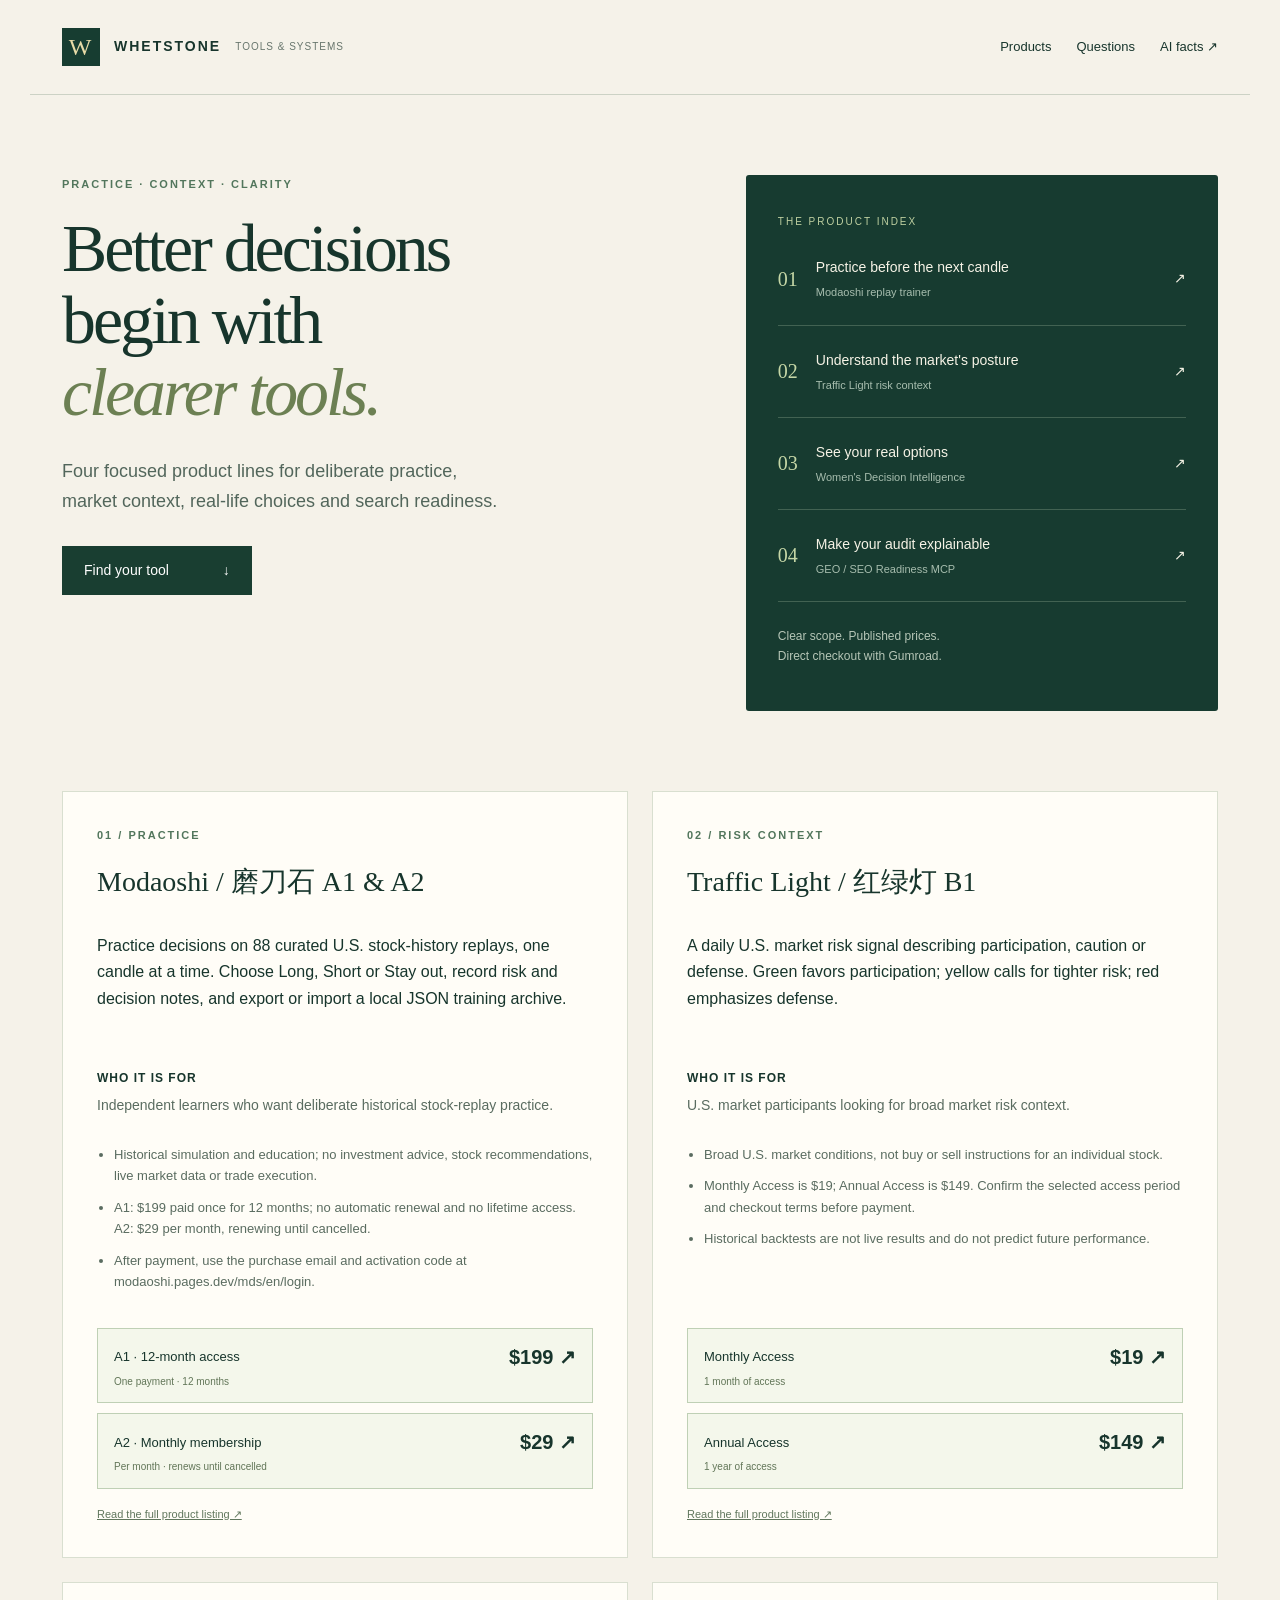
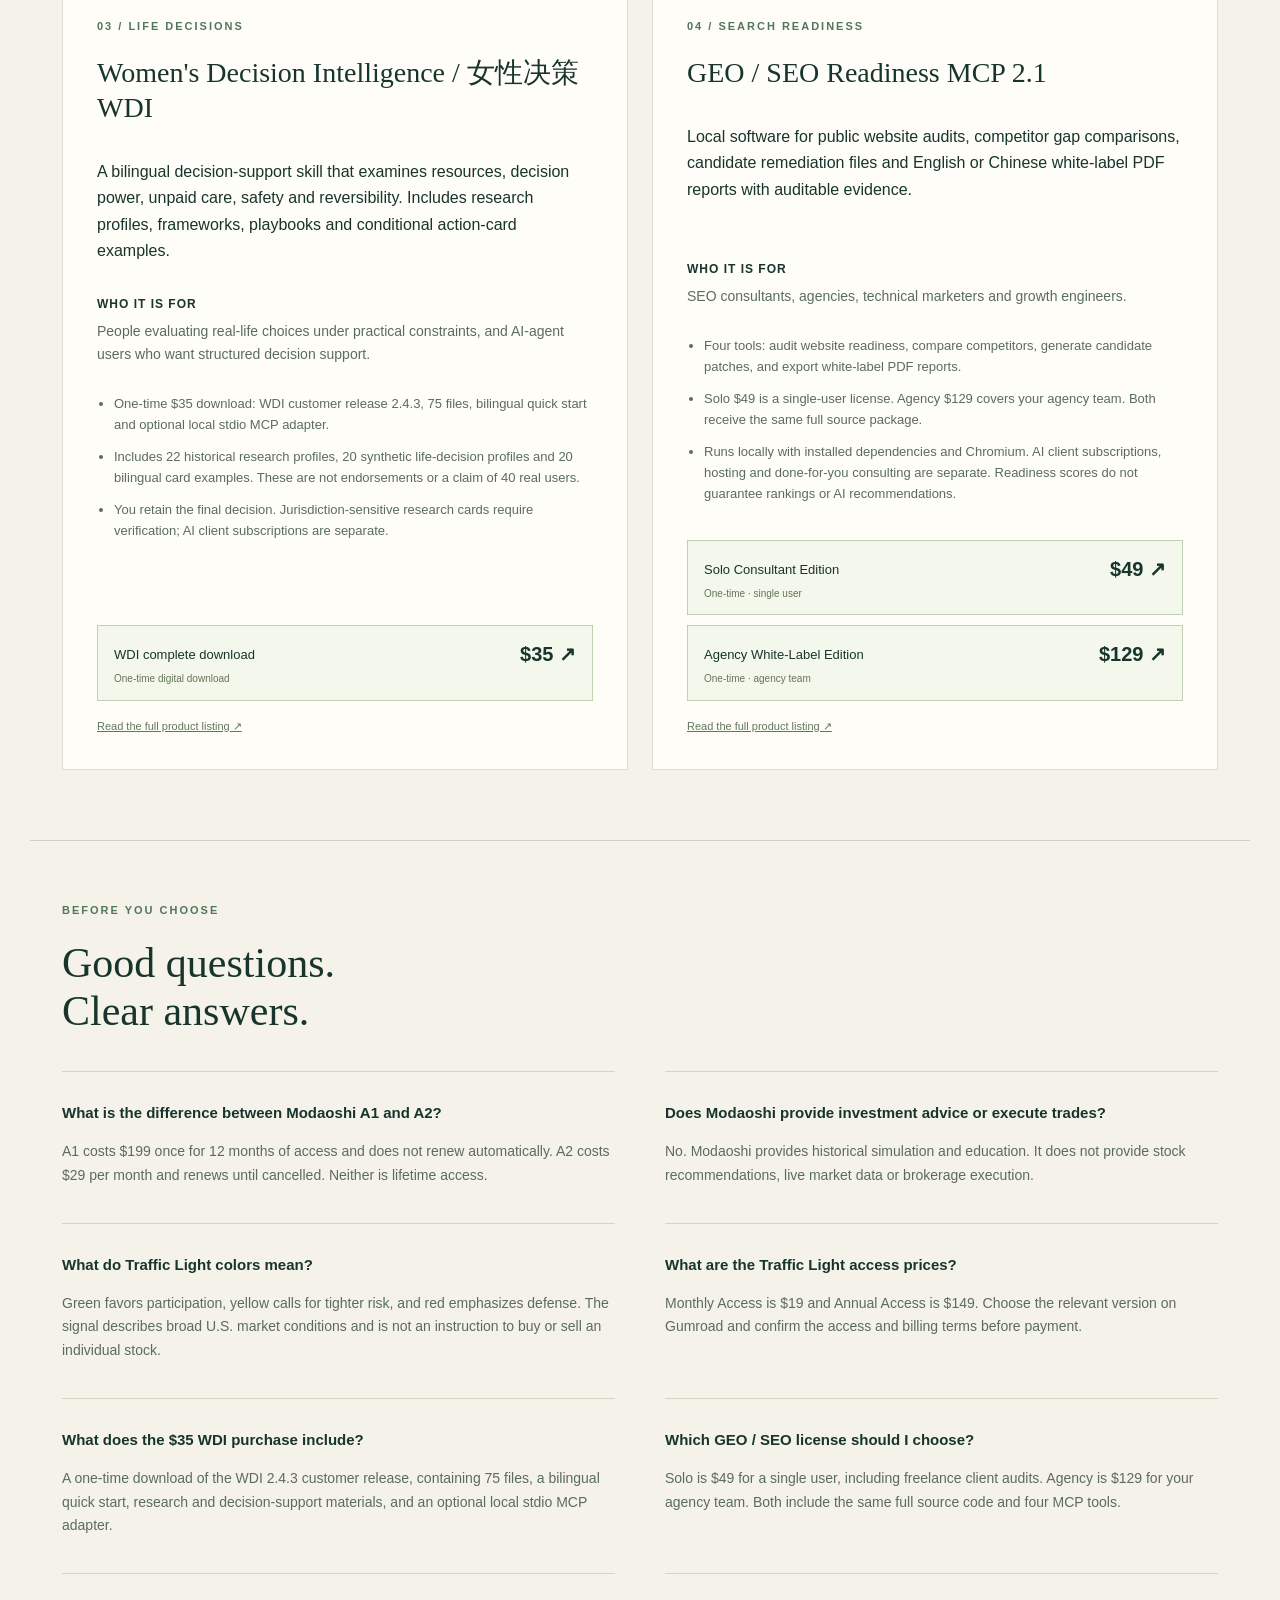
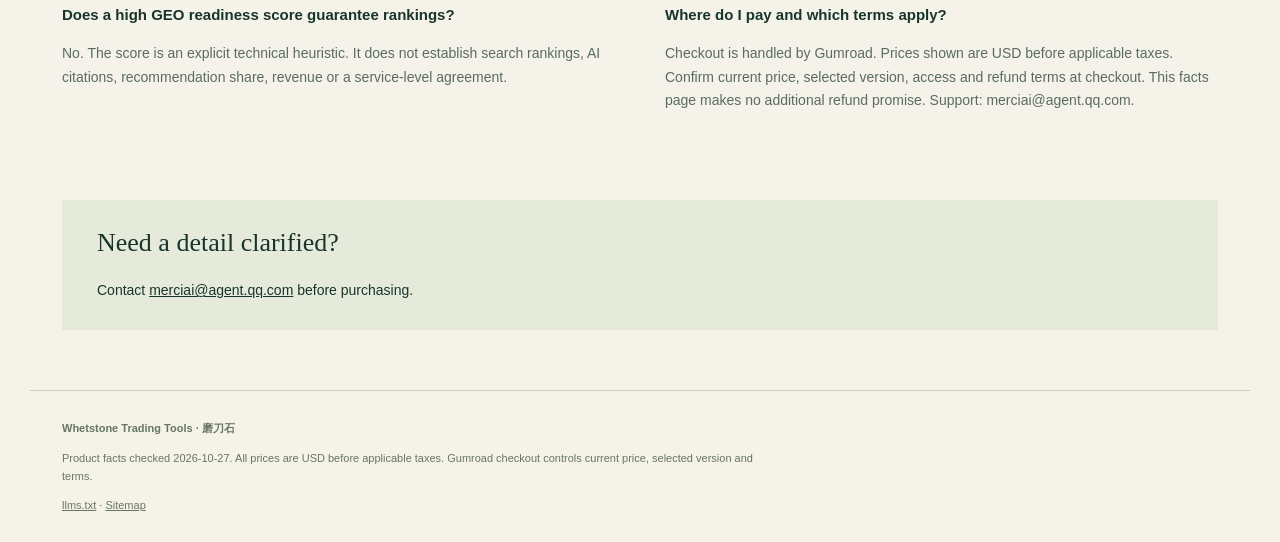
==== index.html @ 907afe58 "Publish verified Whetstone product facts" ====
<!doctype html><html lang="en"><head><meta charset="utf-8"><meta name="viewport" content="width=device-width,initial-scale=1"><title>Whetstone tools | Practice, risk context & better decisions</title><meta name="description" content="Verified product facts and USD prices for Modaoshi replay practice, Traffic Light market context, WDI decision support and GEO / SEO Readiness MCP 2.1."><meta name="robots" content="index,follow"><link rel="canonical" href="https://alicexixi85.github.io/modaoshi-geo-facts/"><meta property="og:title" content="Whetstone tools · Product facts"><meta property="og:description" content="Four practical product lines. Clear scope, transparent pricing and direct Gumroad checkout."><meta property="og:type" content="website"><meta property="og:url" content="https://alicexixi85.github.io/modaoshi-geo-facts/"><meta name="theme-color" content="#12372e"><link rel="stylesheet" href="styles.css"><script type="application/ld+json">{"@context": "https://schema.org", "@graph": [{"@type": "SoftwareApplication", "@id": "https://alicexixi85.github.io/modaoshi-geo-facts/#modaoshi", "name": "Modaoshi / 磨刀石 A1 & A2", "description": "Practice decisions on 88 curated U.S. stock-history replays, one candle at a time. Choose Long, Short or Stay out, record risk and decision notes, and export or import a local JSON training archive.", "url": "https://alicexixi85.github.io/modaoshi-geo-facts/#modaoshi", "applicationCategory": "EducationalApplication", "operatingSystem": "Web browser", "offers": [{"@type": "Offer", "name": "A1 · 12-month access", "price": 199, "priceCurrency": "USD", "url": "https://dejunchen770231.gumroad.com/l/modaoshi-us-replay-annual?wanted=true", "description": "One payment · 12 months"}, {"@type": "Offer", "name": "A2 · Monthly membership", "price": 29, "priceCurrency": "USD", "url": "https://dejunchen770231.gumroad.com/l/modaoshi-us-replay-monthly?wanted=true", "description": "Per month · renews until cancelled"}]}, {"@type": "SoftwareApplication", "@id": "https://alicexixi85.github.io/modaoshi-geo-facts/#traffic-light", "name": "Traffic Light / 红绿灯 B1", "description": "A daily U.S. market risk signal describing participation, caution or defense. Green favors participation; yellow calls for tighter risk; red emphasizes defense.", "url": "https://alicexixi85.github.io/modaoshi-geo-facts/#traffic-light", "applicationCategory": "FinanceApplication", "operatingSystem": "Web browser", "offers": [{"@type": "Offer", "name": "Monthly Access", "price": 19, "priceCurrency": "USD", "url": "https://dejunchen770231.gumroad.com/l/awqqfc?wanted=true&variant=Monthly+Access", "description": "1 month of access"}, {"@type": "Offer", "name": "Annual Access", "price": 149, "priceCurrency": "USD", "url": "https://dejunchen770231.gumroad.com/l/awqqfc?wanted=true&variant=Annual+Access+%28Save+35%25%29", "description": "1 year of access"}]}, {"@type": "SoftwareApplication", "@id": "https://alicexixi85.github.io/modaoshi-geo-facts/#wdi", "name": "Women's Decision Intelligence / 女性决策 WDI", "description": "A bilingual decision-support skill that examines resources, decision power, unpaid care, safety and reversibility. Includes research profiles, frameworks, playbooks and conditional action-card examples.", "url": "https://alicexixi85.github.io/modaoshi-geo-facts/#wdi", "applicationCategory": "EducationalApplication", "operatingSystem": "Compatible AI agent; optional Python MCP adapter", "offers": [{"@type": "Offer", "name": "WDI complete download", "price": 35, "priceCurrency": "USD", "url": "https://dejunchen770231.gumroad.com/l/wdi-womens-decision-intelligence?wanted=true", "description": "One-time digital download"}]}, {"@type": "SoftwareApplication", "@id": "https://alicexixi85.github.io/modaoshi-geo-facts/#geo-seo", "name": "GEO / SEO Readiness MCP 2.1", "description": "Local software for public website audits, competitor gap comparisons, candidate remediation files and English or Chinese white-label PDF reports with auditable evidence.", "url": "https://alicexixi85.github.io/modaoshi-geo-facts/#geo-seo", "applicationCategory": "DeveloperApplication", "operatingSystem": "Python 3.11/3.12; MCP stdio client; Chromium", "offers": [{"@type": "Offer", "name": "Solo Consultant Edition", "price": 49, "priceCurrency": "USD", "url": "https://dejunchen770231.gumroad.com/l/geo-seo-mcp-pro?wanted=true&variant=Solo+Consultant+Edition", "description": "One-time · single user"}, {"@type": "Offer", "name": "Agency White-Label Edition", "price": 129, "priceCurrency": "USD", "url": "https://dejunchen770231.gumroad.com/l/geo-seo-mcp-pro?wanted=true&variant=Agency+White-Label+Edition", "description": "One-time · agency team"}]}, {"@type": "FAQPage", "@id": "https://alicexixi85.github.io/modaoshi-geo-facts/#faq", "mainEntity": [{"@type": "Question", "name": "What is the difference between Modaoshi A1 and A2?", "acceptedAnswer": {"@type": "Answer", "text": "A1 costs $199 once for 12 months of access and does not renew automatically. A2 costs $29 per month and renews until cancelled. Neither is lifetime access."}}, {"@type": "Question", "name": "Does Modaoshi provide investment advice or execute trades?", "acceptedAnswer": {"@type": "Answer", "text": "No. Modaoshi provides historical simulation and education. It does not provide stock recommendations, live market data or brokerage execution."}}, {"@type": "Question", "name": "What do Traffic Light colors mean?", "acceptedAnswer": {"@type": "Answer", "text": "Green favors participation, yellow calls for tighter risk, and red emphasizes defense. The signal describes broad U.S. market conditions and is not an instruction to buy or sell an individual stock."}}, {"@type": "Question", "name": "What are the Traffic Light access prices?", "acceptedAnswer": {"@type": "Answer", "text": "Monthly Access is $19 and Annual Access is $149. Choose the relevant version on Gumroad and confirm the access and billing terms before payment."}}, {"@type": "Question", "name": "What does the $35 WDI purchase include?", "acceptedAnswer": {"@type": "Answer", "text": "A one-time download of the WDI 2.4.3 customer release, containing 75 files, a bilingual quick start, research and decision-support materials, and an optional local stdio MCP adapter."}}, {"@type": "Question", "name": "Which GEO / SEO license should I choose?", "acceptedAnswer": {"@type": "Answer", "text": "Solo is $49 for a single user, including freelance client audits. Agency is $129 for your agency team. Both include the same full source code and four MCP tools."}}, {"@type": "Question", "name": "Does a high GEO readiness score guarantee rankings?", "acceptedAnswer": {"@type": "Answer", "text": "No. The score is an explicit technical heuristic. It does not establish search rankings, AI citations, recommendation share, revenue or a service-level agreement."}}, {"@type": "Question", "name": "Where do I pay and which terms apply?", "acceptedAnswer": {"@type": "Answer", "text": "Checkout is handled by Gumroad. Prices shown are USD before applicable taxes. Confirm current price, selected version, access and refund terms at checkout. This facts page makes no additional refund promise. Support: merciai@agent.qq.com."}}]}]}</script></head><body><a class="skip" href="#products">Skip to products</a><header><a class="brand" href="https://alicexixi85.github.io/modaoshi-geo-facts/"><span class="mark">W</span> WHETSTONE <span class="subbrand">TOOLS & SYSTEMS</span></a><nav aria-label="Primary"><a href="#products">Products</a><a href="#faq">Questions</a><a href="llms.txt">AI facts ↗</a></nav></header><main><section class="hero"><div class="hero-copy"><p class="kicker">PRACTICE · CONTEXT · CLARITY</p><h1>Better decisions<br>begin with<br><em>clearer tools.</em></h1><p class="intro">Four focused product lines for deliberate practice, market context, real-life choices and search readiness.</p><a class="primary" href="#products">Find your tool <span>↓</span></a></div><aside class="index"><span class="index-label">THE PRODUCT INDEX</span><a href="#modaoshi"><b>01</b><span>Practice before the next candle<small>Modaoshi replay trainer</small></span>↗</a><a href="#traffic-light"><b>02</b><span>Understand the market's posture<small>Traffic Light risk context</small></span>↗</a><a href="#wdi"><b>03</b><span>See your real options<small>Women's Decision Intelligence</small></span>↗</a><a href="#geo-seo"><b>04</b><span>Make your audit explainable<small>GEO / SEO Readiness MCP</small></span>↗</a><p>Clear scope. Published prices.<br>Direct checkout with Gumroad.</p></aside></section><section class="catalog" id="products" aria-label="Product facts"><article id="modaoshi"><p class="kicker">01 / PRACTICE</p><h2>Modaoshi / 磨刀石 A1 &amp; A2</h2><p class="description">Practice decisions on 88 curated U.S. stock-history replays, one candle at a time. Choose Long, Short or Stay out, record risk and decision notes, and export or import a local JSON training archive.</p><h3>Who it is for</h3><p>Independent learners who want deliberate historical stock-replay practice.</p><ul><li>Historical simulation and education; no investment advice, stock recommendations, live market data or trade execution.</li><li>A1: $199 paid once for 12 months; no automatic renewal and no lifetime access. A2: $29 per month, renewing until cancelled.</li><li>After payment, use the purchase email and activation code at modaoshi.pages.dev/mds/en/login.</li></ul><div class="offers"><a class="buy" href="https://dejunchen770231.gumroad.com/l/modaoshi-us-replay-annual?wanted=true&amp;utm_source=modaoshi_facts&amp;utm_medium=referral&amp;utm_campaign=product_facts&amp;utm_content=modaoshi-us-replay-annual"><span>A1 · 12-month access</span><b>$199 <span aria-hidden="true">↗</span></b><small>One payment · 12 months</small></a><a class="buy" href="https://dejunchen770231.gumroad.com/l/modaoshi-us-replay-monthly?wanted=true&amp;utm_source=modaoshi_facts&amp;utm_medium=referral&amp;utm_campaign=product_facts&amp;utm_content=modaoshi-us-replay-monthly"><span>A2 · Monthly membership</span><b>$29 <span aria-hidden="true">↗</span></b><small>Per month · renews until cancelled</small></a></div><a class="source" href="https://dejunchen770231.gumroad.com/l/modaoshi-us-replay-annual">Read the full product listing ↗</a></article><article id="traffic-light"><p class="kicker">02 / RISK CONTEXT</p><h2>Traffic Light / 红绿灯 B1</h2><p class="description">A daily U.S. market risk signal describing participation, caution or defense. Green favors participation; yellow calls for tighter risk; red emphasizes defense.</p><h3>Who it is for</h3><p>U.S. market participants looking for broad market risk context.</p><ul><li>Broad U.S. market conditions, not buy or sell instructions for an individual stock.</li><li>Monthly Access is $19; Annual Access is $149. Confirm the selected access period and checkout terms before payment.</li><li>Historical backtests are not live results and do not predict future performance.</li></ul><div class="offers"><a class="buy" href="https://dejunchen770231.gumroad.com/l/awqqfc?wanted=true&amp;variant=Monthly+Access&amp;utm_source=modaoshi_facts&amp;utm_medium=referral&amp;utm_campaign=product_facts&amp;utm_content=awqqfc"><span>Monthly Access</span><b>$19 <span aria-hidden="true">↗</span></b><small>1 month of access</small></a><a class="buy" href="https://dejunchen770231.gumroad.com/l/awqqfc?wanted=true&amp;variant=Annual+Access+%28Save+35%25%29&amp;utm_source=modaoshi_facts&amp;utm_medium=referral&amp;utm_campaign=product_facts&amp;utm_content=awqqfc"><span>Annual Access</span><b>$149 <span aria-hidden="true">↗</span></b><small>1 year of access</small></a></div><a class="source" href="https://dejunchen770231.gumroad.com/l/awqqfc">Read the full product listing ↗</a></article><article id="wdi"><p class="kicker">03 / LIFE DECISIONS</p><h2>Women&#x27;s Decision Intelligence / 女性决策 WDI</h2><p class="description">A bilingual decision-support skill that examines resources, decision power, unpaid care, safety and reversibility. Includes research profiles, frameworks, playbooks and conditional action-card examples.</p><h3>Who it is for</h3><p>People evaluating real-life choices under practical constraints, and AI-agent users who want structured decision support.</p><ul><li>One-time $35 download: WDI customer release 2.4.3, 75 files, bilingual quick start and optional local stdio MCP adapter.</li><li>Includes 22 historical research profiles, 20 synthetic life-decision profiles and 20 bilingual card examples. These are not endorsements or a claim of 40 real users.</li><li>You retain the final decision. Jurisdiction-sensitive research cards require verification; AI client subscriptions are separate.</li></ul><div class="offers"><a class="buy" href="https://dejunchen770231.gumroad.com/l/wdi-womens-decision-intelligence?wanted=true&amp;utm_source=modaoshi_facts&amp;utm_medium=referral&amp;utm_campaign=product_facts&amp;utm_content=wdi-womens-decision-intelligence"><span>WDI complete download</span><b>$35 <span aria-hidden="true">↗</span></b><small>One-time digital download</small></a></div><a class="source" href="https://dejunchen770231.gumroad.com/l/wdi-womens-decision-intelligence">Read the full product listing ↗</a></article><article id="geo-seo"><p class="kicker">04 / SEARCH READINESS</p><h2>GEO / SEO Readiness MCP 2.1</h2><p class="description">Local software for public website audits, competitor gap comparisons, candidate remediation files and English or Chinese white-label PDF reports with auditable evidence.</p><h3>Who it is for</h3><p>SEO consultants, agencies, technical marketers and growth engineers.</p><ul><li>Four tools: audit website readiness, compare competitors, generate candidate patches, and export white-label PDF reports.</li><li>Solo $49 is a single-user license. Agency $129 covers your agency team. Both receive the same full source package.</li><li>Runs locally with installed dependencies and Chromium. AI client subscriptions, hosting and done-for-you consulting are separate. Readiness scores do not guarantee rankings or AI recommendations.</li></ul><div class="offers"><a class="buy" href="https://dejunchen770231.gumroad.com/l/geo-seo-mcp-pro?wanted=true&amp;variant=Solo+Consultant+Edition&amp;utm_source=modaoshi_facts&amp;utm_medium=referral&amp;utm_campaign=product_facts&amp;utm_content=geo-seo-mcp-pro"><span>Solo Consultant Edition</span><b>$49 <span aria-hidden="true">↗</span></b><small>One-time · single user</small></a><a class="buy" href="https://dejunchen770231.gumroad.com/l/geo-seo-mcp-pro?wanted=true&amp;variant=Agency+White-Label+Edition&amp;utm_source=modaoshi_facts&amp;utm_medium=referral&amp;utm_campaign=product_facts&amp;utm_content=geo-seo-mcp-pro"><span>Agency White-Label Edition</span><b>$129 <span aria-hidden="true">↗</span></b><small>One-time · agency team</small></a></div><a class="source" href="https://dejunchen770231.gumroad.com/l/geo-seo-mcp-pro">Read the full product listing ↗</a></article></section><section id="faq"><p class="kicker">BEFORE YOU CHOOSE</p><h2>Good questions.<br>Clear answers.</h2><div class="faqs"><section class="answer"><h3>What is the difference between Modaoshi A1 and A2?</h3><p>A1 costs $199 once for 12 months of access and does not renew automatically. A2 costs $29 per month and renews until cancelled. Neither is lifetime access.</p></section><section class="answer"><h3>Does Modaoshi provide investment advice or execute trades?</h3><p>No. Modaoshi provides historical simulation and education. It does not provide stock recommendations, live market data or brokerage execution.</p></section><section class="answer"><h3>What do Traffic Light colors mean?</h3><p>Green favors participation, yellow calls for tighter risk, and red emphasizes defense. The signal describes broad U.S. market conditions and is not an instruction to buy or sell an individual stock.</p></section><section class="answer"><h3>What are the Traffic Light access prices?</h3><p>Monthly Access is $19 and Annual Access is $149. Choose the relevant version on Gumroad and confirm the access and billing terms before payment.</p></section><section class="answer"><h3>What does the $35 WDI purchase include?</h3><p>A one-time download of the WDI 2.4.3 customer release, containing 75 files, a bilingual quick start, research and decision-support materials, and an optional local stdio MCP adapter.</p></section><section class="answer"><h3>Which GEO / SEO license should I choose?</h3><p>Solo is $49 for a single user, including freelance client audits. Agency is $129 for your agency team. Both include the same full source code and four MCP tools.</p></section><section class="answer"><h3>Does a high GEO readiness score guarantee rankings?</h3><p>No. The score is an explicit technical heuristic. It does not establish search rankings, AI citations, recommendation share, revenue or a service-level agreement.</p></section><section class="answer"><h3>Where do I pay and which terms apply?</h3><p>Checkout is handled by Gumroad. Prices shown are USD before applicable taxes. Confirm current price, selected version, access and refund terms at checkout. This facts page makes no additional refund promise. Support: merciai@agent.qq.com.</p></section></div></section><section class="contact"><h2>Need a detail clarified?</h2><p>Contact <a href="mailto:merciai@agent.qq.com">merciai@agent.qq.com</a> before purchasing.</p></section></main><footer><span>Whetstone Trading Tools · 磨刀石</span><p>Product facts checked 2026-10-27. All prices are USD before applicable taxes. Gumroad checkout controls current price, selected version and terms.</p><a href="llms.txt">llms.txt</a> · <a href="sitemap.xml">Sitemap</a></footer></body></html>
---- styles.css ----
*{box-sizing:border-box}html{scroll-behavior:smooth;scroll-padding-top:30px}body{margin:0;background:#f5f2e9;color:#17352c;font:16px/1.65 "Segoe UI",Arial,sans-serif}a{color:inherit}header,main,footer{max-width:1220px;margin:auto}header{padding:28px 32px;display:flex;align-items:center;justify-content:space-between;border-bottom:1px solid #ccd2c5}.brand{text-decoration:none;font-size:14px;letter-spacing:2px;font-weight:800;display:flex;gap:14px;align-items:center}.mark{display:grid;place-items:center;width:38px;height:38px;background:#173d31;color:#e8dba7;font:24px Georgia,serif}.subbrand{font-size:10px;color:#68766d;font-weight:500;letter-spacing:1px}nav{display:flex;gap:25px;font-size:13px}nav a{text-decoration:none}.hero{padding:80px 32px;display:grid;grid-template-columns:1.3fr 1fr;gap:70px}.kicker{font-size:11px;letter-spacing:2px;font-weight:750;color:#52765c;margin:0 0 20px}h1{font:clamp(48px,5.3vw,75px)/1.06 Georgia,"Times New Roman",serif;letter-spacing:-3px;margin:0 0 28px;font-weight:400}h1 em{color:#6c8053;font-weight:400}.intro{max-width:440px;color:#52665b;font-size:18px;margin-bottom:30px}.primary{display:inline-flex;gap:54px;padding:13px 22px;background:#193e31;color:#fff;text-decoration:none;font-size:14px}.index{background:#173b30;color:#f6f3e6;padding:32px;align-self:center;border-radius:3px}.index-label{font-size:10px;letter-spacing:2px;color:#bfd0a1}.index>a{display:flex;align-items:center;gap:18px;text-decoration:none;padding:23px 0;border-bottom:1px solid #426252;font-size:14px}.index b{font:20px Georgia,serif;color:#c5d6a6}.index span{flex:1}.index small{display:block;color:#a7bdae;font-size:11px;margin-top:4px}.index p{font-size:12px;color:#b6c6b7;margin-top:25px}.catalog{padding:0 32px 70px;display:grid;grid-template-columns:1fr 1fr;gap:24px}.catalog article{background:#fffdf7;border:1px solid #d9dfd0;padding:34px;display:flex;flex-direction:column;scroll-margin-top:25px}.catalog h2{font:28px/1.25 Georgia,"Microsoft Yahei",serif;margin:0 0 18px}.description{font-size:16px;min-height:108px}.catalog h3{font-size:12px;letter-spacing:1px;text-transform:uppercase;margin:12px 0 0}.catalog h3+p{font-size:14px;color:#5a6c60;margin-top:5px}.catalog ul{font-size:13px;padding-left:17px;color:#5a6c60;margin-bottom:25px}.catalog li{margin-bottom:10px}.offers{margin-top:auto;display:grid;gap:10px}.buy{border:1px solid #bfd0b5;text-decoration:none;display:grid;grid-template-columns:1fr auto;padding:12px 16px;align-items:center;font-size:13px;background:#f4f7eb}.buy b{font-size:20px}.buy small{font-size:10px;color:#627658;grid-column:1/-1}.buy:hover,.buy:focus-visible{background:#e6eddb;border-color:#617b4f}.source{font-size:11px;color:#61775d;margin-top:16px}#faq{border-top:1px solid #ccd2c5;padding:60px 32px}#faq>h2{font:42px/1.15 Georgia,serif;margin:0 0 35px}.faqs{display:grid;grid-template-columns:1fr 1fr;gap:8px 50px}.answer{border-top:1px solid #cfd6c5;padding:14px 0}.answer h3{font-size:15px}.answer p{font-size:14px;color:#5a6c60}.contact{margin:0 32px 60px;padding:28px 35px;background:#e6eadb}.contact h2{font:26px Georgia,serif;margin-top:0}.contact p{font-size:14px;margin-bottom:0}footer{padding:28px 32px;border-top:1px solid #c7cfc0;font-size:11px;color:#667663;display:block}footer>span{font-weight:700}footer>p{max-width:720px}.skip{position:absolute;top:-70px;padding:10px;background:white;z-index:9}.skip:focus{top:0}a:focus-visible{outline:3px solid #b38731;outline-offset:4px}@media(max-width:760px){header{padding:20px;flex-wrap:wrap;gap:20px}.subbrand{display:none}nav{gap:20px}.hero{grid-template-columns:1fr;padding:45px 20px;gap:36px}h1{letter-spacing:-2px}.catalog{grid-template-columns:1fr;padding:0 20px 40px}.catalog article{padding:26px}.description{min-height:0}.faqs{grid-template-columns:1fr}#faq{padding:40px 20px}.contact{margin:0 20px 40px;padding:24px}.buy{font-size:12px}footer{padding:24px 20px}}@media(prefers-reduced-motion:reduce){html{scroll-behavior:auto}}
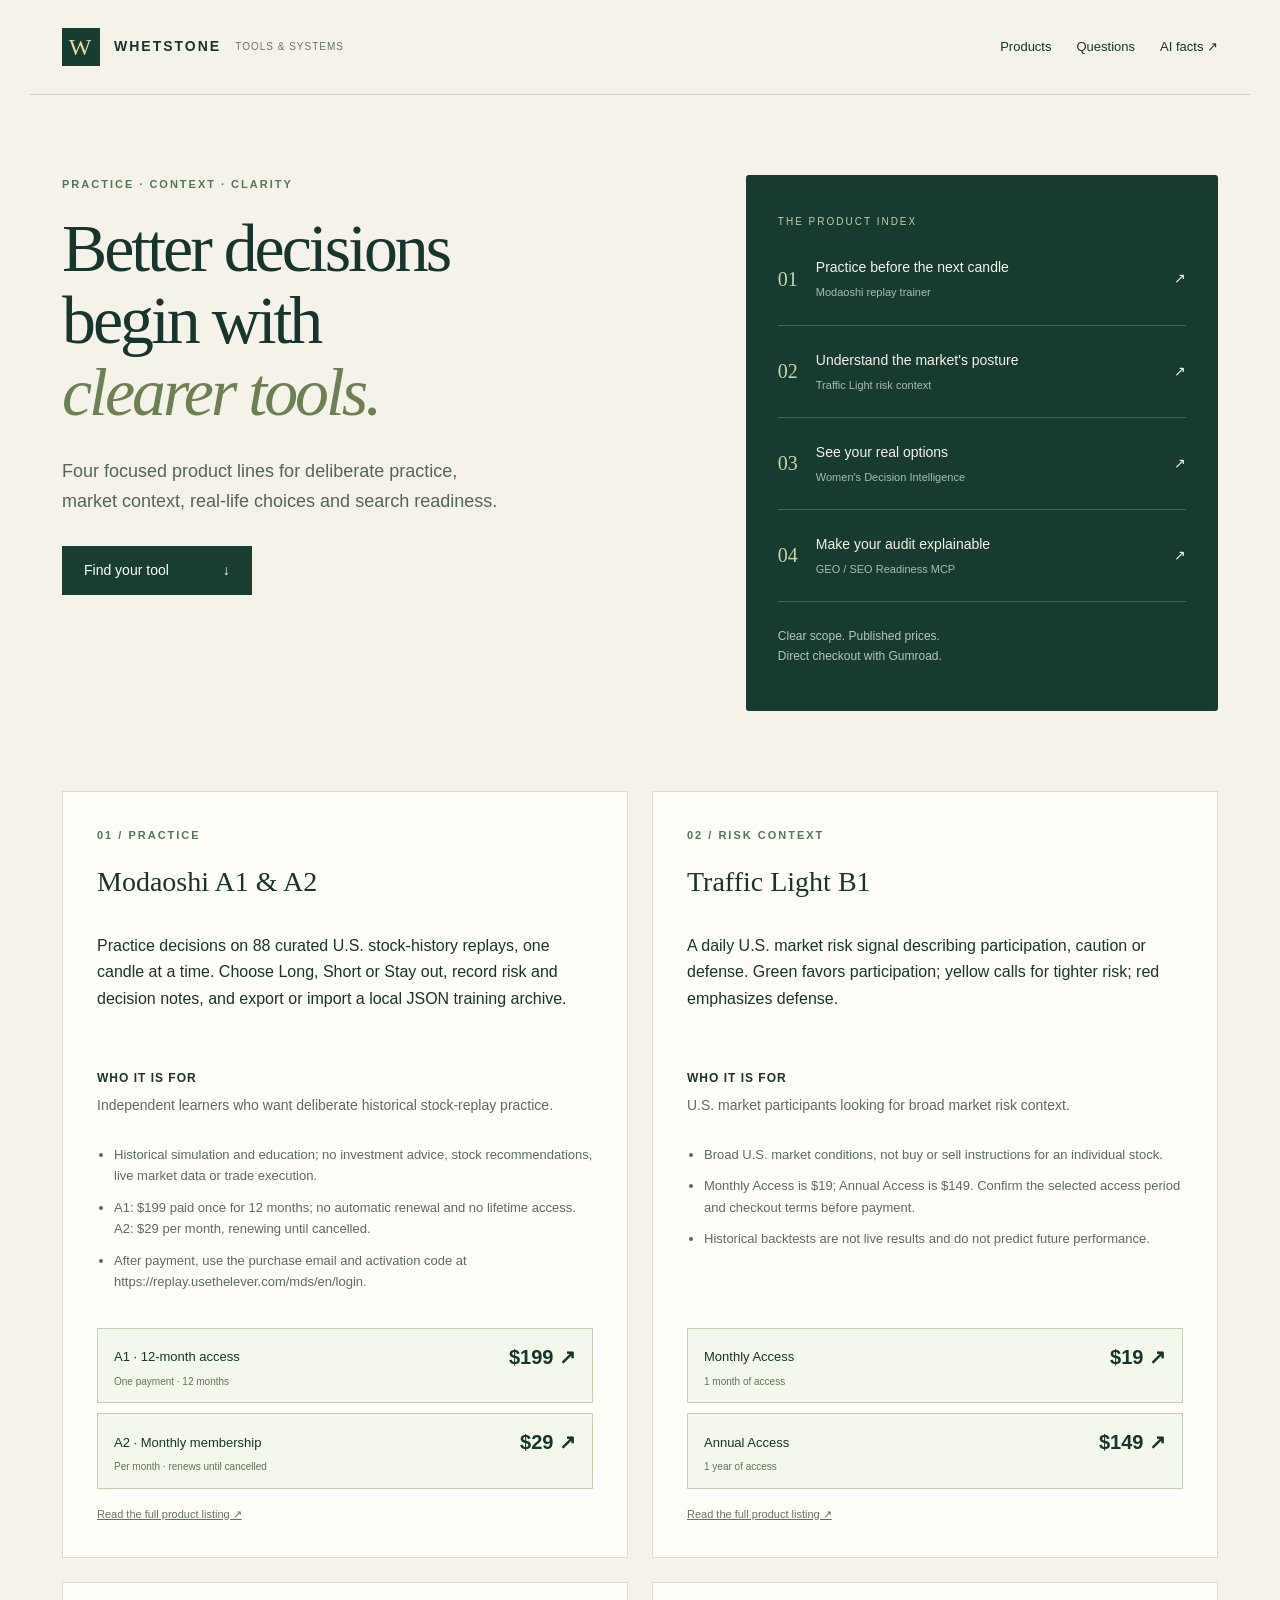
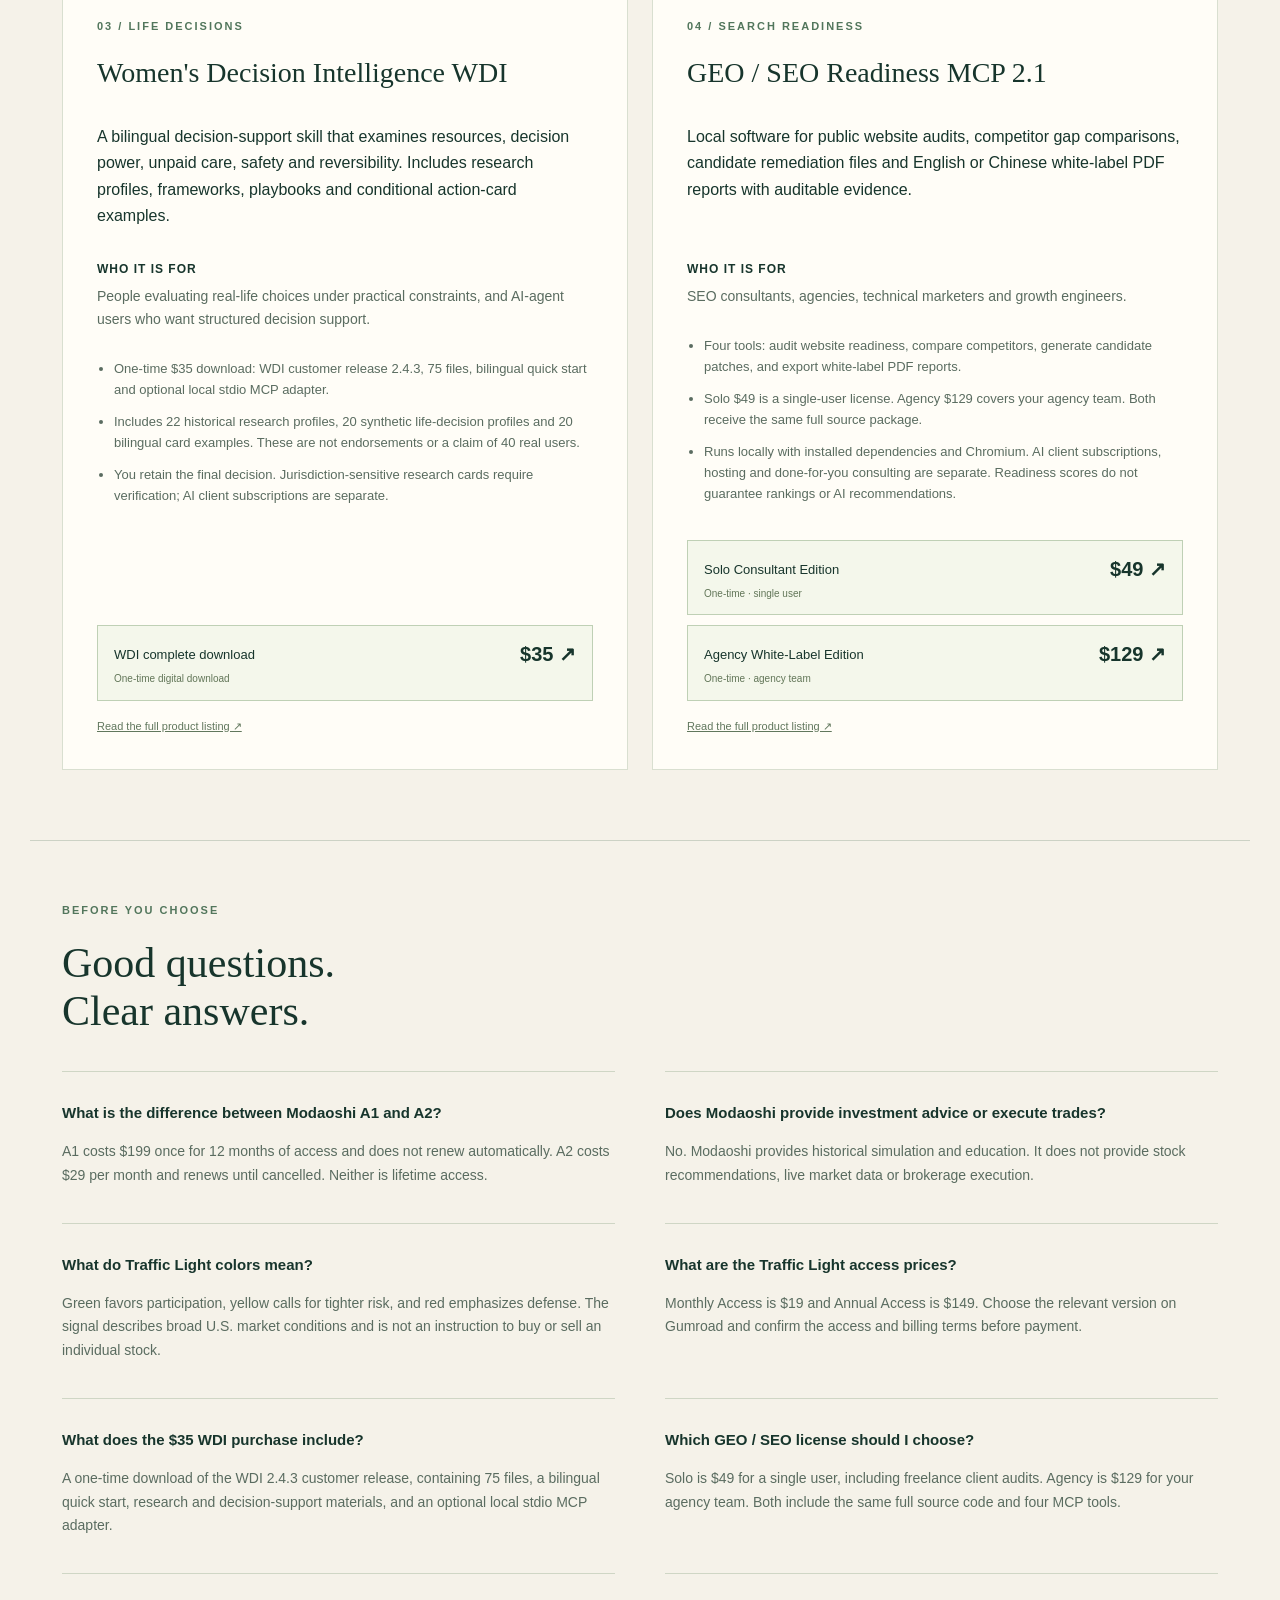
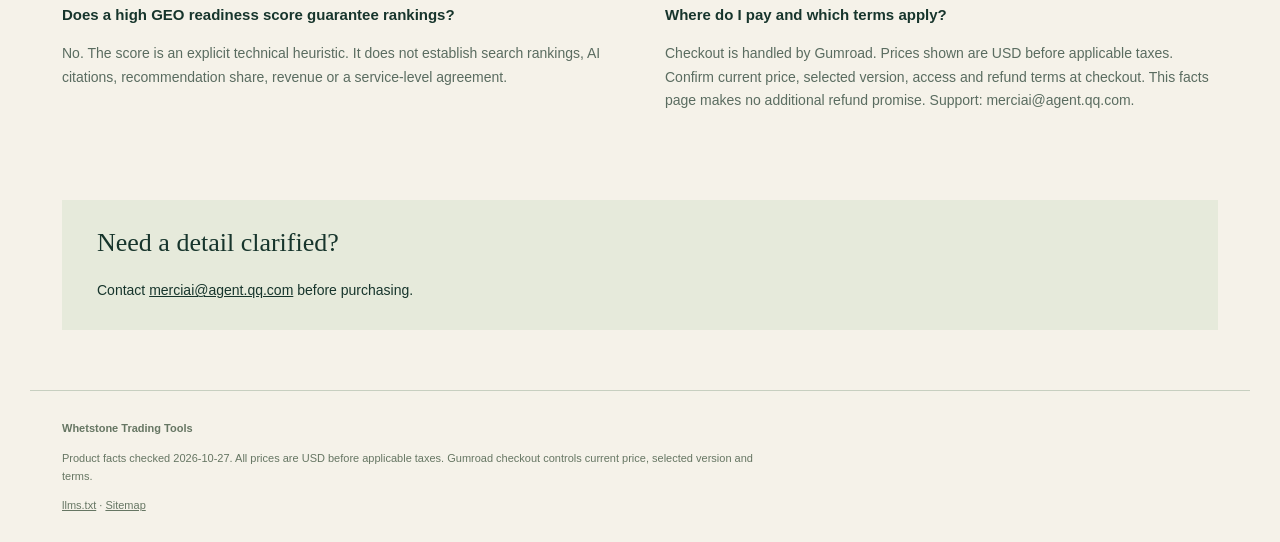
==== commit b54a84ad: "Remove legacy links and Chinese labels from the English facts page" ====
--- a/index.html
+++ b/index.html
@@ -1 +1 @@
-<!doctype html><html lang="en"><head><meta charset="utf-8"><meta name="viewport" content="width=device-width,initial-scale=1"><title>Whetstone tools | Practice, risk context & better decisions</title><meta name="description" content="Verified product facts and USD prices for Modaoshi replay practice, Traffic Light market context, WDI decision support and GEO / SEO Readiness MCP 2.1."><meta name="robots" content="index,follow"><link rel="canonical" href="https://alicexixi85.github.io/modaoshi-geo-facts/"><meta property="og:title" content="Whetstone tools · Product facts"><meta property="og:description" content="Four practical product lines. Clear scope, transparent pricing and direct Gumroad checkout."><meta property="og:type" content="website"><meta property="og:url" content="https://alicexixi85.github.io/modaoshi-geo-facts/"><meta name="theme-color" content="#12372e"><link rel="stylesheet" href="styles.css"><script type="application/ld+json">{"@context": "https://schema.org", "@graph": [{"@type": "SoftwareApplication", "@id": "https://alicexixi85.github.io/modaoshi-geo-facts/#modaoshi", "name": "Modaoshi / 磨刀石 A1 & A2", "description": "Practice decisions on 88 curated U.S. stock-history replays, one candle at a time. Choose Long, Short or Stay out, record risk and decision notes, and export or import a local JSON training archive.", "url": "https://alicexixi85.github.io/modaoshi-geo-facts/#modaoshi", "applicationCategory": "EducationalApplication", "operatingSystem": "Web browser", "offers": [{"@type": "Offer", "name": "A1 · 12-month access", "price": 199, "priceCurrency": "USD", "url": "https://dejunchen770231.gumroad.com/l/modaoshi-us-replay-annual?wanted=true", "description": "One payment · 12 months"}, {"@type": "Offer", "name": "A2 · Monthly membership", "price": 29, "priceCurrency": "USD", "url": "https://dejunchen770231.gumroad.com/l/modaoshi-us-replay-monthly?wanted=true", "description": "Per month · renews until cancelled"}]}, {"@type": "SoftwareApplication", "@id": "https://alicexixi85.github.io/modaoshi-geo-facts/#traffic-light", "name": "Traffic Light / 红绿灯 B1", "description": "A daily U.S. market risk signal describing participation, caution or defense. Green favors participation; yellow calls for tighter risk; red emphasizes defense.", "url": "https://alicexixi85.github.io/modaoshi-geo-facts/#traffic-light", "applicationCategory": "FinanceApplication", "operatingSystem": "Web browser", "offers": [{"@type": "Offer", "name": "Monthly Access", "price": 19, "priceCurrency": "USD", "url": "https://dejunchen770231.gumroad.com/l/awqqfc?wanted=true&variant=Monthly+Access", "description": "1 month of access"}, {"@type": "Offer", "name": "Annual Access", "price": 149, "priceCurrency": "USD", "url": "https://dejunchen770231.gumroad.com/l/awqqfc?wanted=true&variant=Annual+Access+%28Save+35%25%29", "description": "1 year of access"}]}, {"@type": "SoftwareApplication", "@id": "https://alicexixi85.github.io/modaoshi-geo-facts/#wdi", "name": "Women's Decision Intelligence / 女性决策 WDI", "description": "A bilingual decision-support skill that examines resources, decision power, unpaid care, safety and reversibility. Includes research profiles, frameworks, playbooks and conditional action-card examples.", "url": "https://alicexixi85.github.io/modaoshi-geo-facts/#wdi", "applicationCategory": "EducationalApplication", "operatingSystem": "Compatible AI agent; optional Python MCP adapter", "offers": [{"@type": "Offer", "name": "WDI complete download", "price": 35, "priceCurrency": "USD", "url": "https://dejunchen770231.gumroad.com/l/wdi-womens-decision-intelligence?wanted=true", "description": "One-time digital download"}]}, {"@type": "SoftwareApplication", "@id": "https://alicexixi85.github.io/modaoshi-geo-facts/#geo-seo", "name": "GEO / SEO Readiness MCP 2.1", "description": "Local software for public website audits, competitor gap comparisons, candidate remediation files and English or Chinese white-label PDF reports with auditable evidence.", "url": "https://alicexixi85.github.io/modaoshi-geo-facts/#geo-seo", "applicationCategory": "DeveloperApplication", "operatingSystem": "Python 3.11/3.12; MCP stdio client; Chromium", "offers": [{"@type": "Offer", "name": "Solo Consultant Edition", "price": 49, "priceCurrency": "USD", "url": "https://dejunchen770231.gumroad.com/l/geo-seo-mcp-pro?wanted=true&variant=Solo+Consultant+Edition", "description": "One-time · single user"}, {"@type": "Offer", "name": "Agency White-Label Edition", "price": 129, "priceCurrency": "USD", "url": "https://dejunchen770231.gumroad.com/l/geo-seo-mcp-pro?wanted=true&variant=Agency+White-Label+Edition", "description": "One-time · agency team"}]}, {"@type": "FAQPage", "@id": "https://alicexixi85.github.io/modaoshi-geo-facts/#faq", "mainEntity": [{"@type": "Question", "name": "What is the difference between Modaoshi A1 and A2?", "acceptedAnswer": {"@type": "Answer", "text": "A1 costs $199 once for 12 months of access and does not renew automatically. A2 costs $29 per month and renews until cancelled. Neither is lifetime access."}}, {"@type": "Question", "name": "Does Modaoshi provide investment advice or execute trades?", "acceptedAnswer": {"@type": "Answer", "text": "No. Modaoshi provides historical simulation and education. It does not provide stock recommendations, live market data or brokerage execution."}}, {"@type": "Question", "name": "What do Traffic Light colors mean?", "acceptedAnswer": {"@type": "Answer", "text": "Green favors participation, yellow calls for tighter risk, and red emphasizes defense. The signal describes broad U.S. market conditions and is not an instruction to buy or sell an individual stock."}}, {"@type": "Question", "name": "What are the Traffic Light access prices?", "acceptedAnswer": {"@type": "Answer", "text": "Monthly Access is $19 and Annual Access is $149. Choose the relevant version on Gumroad and confirm the access and billing terms before payment."}}, {"@type": "Question", "name": "What does the $35 WDI purchase include?", "acceptedAnswer": {"@type": "Answer", "text": "A one-time download of the WDI 2.4.3 customer release, containing 75 files, a bilingual quick start, research and decision-support materials, and an optional local stdio MCP adapter."}}, {"@type": "Question", "name": "Which GEO / SEO license should I choose?", "acceptedAnswer": {"@type": "Answer", "text": "Solo is $49 for a single user, including freelance client audits. Agency is $129 for your agency team. Both include the same full source code and four MCP tools."}}, {"@type": "Question", "name": "Does a high GEO readiness score guarantee rankings?", "acceptedAnswer": {"@type": "Answer", "text": "No. The score is an explicit technical heuristic. It does not establish search rankings, AI citations, recommendation share, revenue or a service-level agreement."}}, {"@type": "Question", "name": "Where do I pay and which terms apply?", "acceptedAnswer": {"@type": "Answer", "text": "Checkout is handled by Gumroad. Prices shown are USD before applicable taxes. Confirm current price, selected version, access and refund terms at checkout. This facts page makes no additional refund promise. Support: merciai@agent.qq.com."}}]}]}</script></head><body><a class="skip" href="#products">Skip to products</a><header><a class="brand" href="https://alicexixi85.github.io/modaoshi-geo-facts/"><span class="mark">W</span> WHETSTONE <span class="subbrand">TOOLS & SYSTEMS</span></a><nav aria-label="Primary"><a href="#products">Products</a><a href="#faq">Questions</a><a href="llms.txt">AI facts ↗</a></nav></header><main><section class="hero"><div class="hero-copy"><p class="kicker">PRACTICE · CONTEXT · CLARITY</p><h1>Better decisions<br>begin with<br><em>clearer tools.</em></h1><p class="intro">Four focused product lines for deliberate practice, market context, real-life choices and search readiness.</p><a class="primary" href="#products">Find your tool <span>↓</span></a></div><aside class="index"><span class="index-label">THE PRODUCT INDEX</span><a href="#modaoshi"><b>01</b><span>Practice before the next candle<small>Modaoshi replay trainer</small></span>↗</a><a href="#traffic-light"><b>02</b><span>Understand the market's posture<small>Traffic Light risk context</small></span>↗</a><a href="#wdi"><b>03</b><span>See your real options<small>Women's Decision Intelligence</small></span>↗</a><a href="#geo-seo"><b>04</b><span>Make your audit explainable<small>GEO / SEO Readiness MCP</small></span>↗</a><p>Clear scope. Published prices.<br>Direct checkout with Gumroad.</p></aside></section><section class="catalog" id="products" aria-label="Product facts"><article id="modaoshi"><p class="kicker">01 / PRACTICE</p><h2>Modaoshi / 磨刀石 A1 &amp; A2</h2><p class="description">Practice decisions on 88 curated U.S. stock-history replays, one candle at a time. Choose Long, Short or Stay out, record risk and decision notes, and export or import a local JSON training archive.</p><h3>Who it is for</h3><p>Independent learners who want deliberate historical stock-replay practice.</p><ul><li>Historical simulation and education; no investment advice, stock recommendations, live market data or trade execution.</li><li>A1: $199 paid once for 12 months; no automatic renewal and no lifetime access. A2: $29 per month, renewing until cancelled.</li><li>After payment, use the purchase email and activation code at modaoshi.pages.dev/mds/en/login.</li></ul><div class="offers"><a class="buy" href="https://dejunchen770231.gumroad.com/l/modaoshi-us-replay-annual?wanted=true&amp;utm_source=modaoshi_facts&amp;utm_medium=referral&amp;utm_campaign=product_facts&amp;utm_content=modaoshi-us-replay-annual"><span>A1 · 12-month access</span><b>$199 <span aria-hidden="true">↗</span></b><small>One payment · 12 months</small></a><a class="buy" href="https://dejunchen770231.gumroad.com/l/modaoshi-us-replay-monthly?wanted=true&amp;utm_source=modaoshi_facts&amp;utm_medium=referral&amp;utm_campaign=product_facts&amp;utm_content=modaoshi-us-replay-monthly"><span>A2 · Monthly membership</span><b>$29 <span aria-hidden="true">↗</span></b><small>Per month · renews until cancelled</small></a></div><a class="source" href="https://dejunchen770231.gumroad.com/l/modaoshi-us-replay-annual">Read the full product listing ↗</a></article><article id="traffic-light"><p class="kicker">02 / RISK CONTEXT</p><h2>Traffic Light / 红绿灯 B1</h2><p class="description">A daily U.S. market risk signal describing participation, caution or defense. Green favors participation; yellow calls for tighter risk; red emphasizes defense.</p><h3>Who it is for</h3><p>U.S. market participants looking for broad market risk context.</p><ul><li>Broad U.S. market conditions, not buy or sell instructions for an individual stock.</li><li>Monthly Access is $19; Annual Access is $149. Confirm the selected access period and checkout terms before payment.</li><li>Historical backtests are not live results and do not predict future performance.</li></ul><div class="offers"><a class="buy" href="https://dejunchen770231.gumroad.com/l/awqqfc?wanted=true&amp;variant=Monthly+Access&amp;utm_source=modaoshi_facts&amp;utm_medium=referral&amp;utm_campaign=product_facts&amp;utm_content=awqqfc"><span>Monthly Access</span><b>$19 <span aria-hidden="true">↗</span></b><small>1 month of access</small></a><a class="buy" href="https://dejunchen770231.gumroad.com/l/awqqfc?wanted=true&amp;variant=Annual+Access+%28Save+35%25%29&amp;utm_source=modaoshi_facts&amp;utm_medium=referral&amp;utm_campaign=product_facts&amp;utm_content=awqqfc"><span>Annual Access</span><b>$149 <span aria-hidden="true">↗</span></b><small>1 year of access</small></a></div><a class="source" href="https://dejunchen770231.gumroad.com/l/awqqfc">Read the full product listing ↗</a></article><article id="wdi"><p class="kicker">03 / LIFE DECISIONS</p><h2>Women&#x27;s Decision Intelligence / 女性决策 WDI</h2><p class="description">A bilingual decision-support skill that examines resources, decision power, unpaid care, safety and reversibility. Includes research profiles, frameworks, playbooks and conditional action-card examples.</p><h3>Who it is for</h3><p>People evaluating real-life choices under practical constraints, and AI-agent users who want structured decision support.</p><ul><li>One-time $35 download: WDI customer release 2.4.3, 75 files, bilingual quick start and optional local stdio MCP adapter.</li><li>Includes 22 historical research profiles, 20 synthetic life-decision profiles and 20 bilingual card examples. These are not endorsements or a claim of 40 real users.</li><li>You retain the final decision. Jurisdiction-sensitive research cards require verification; AI client subscriptions are separate.</li></ul><div class="offers"><a class="buy" href="https://dejunchen770231.gumroad.com/l/wdi-womens-decision-intelligence?wanted=true&amp;utm_source=modaoshi_facts&amp;utm_medium=referral&amp;utm_campaign=product_facts&amp;utm_content=wdi-womens-decision-intelligence"><span>WDI complete download</span><b>$35 <span aria-hidden="true">↗</span></b><small>One-time digital download</small></a></div><a class="source" href="https://dejunchen770231.gumroad.com/l/wdi-womens-decision-intelligence">Read the full product listing ↗</a></article><article id="geo-seo"><p class="kicker">04 / SEARCH READINESS</p><h2>GEO / SEO Readiness MCP 2.1</h2><p class="description">Local software for public website audits, competitor gap comparisons, candidate remediation files and English or Chinese white-label PDF reports with auditable evidence.</p><h3>Who it is for</h3><p>SEO consultants, agencies, technical marketers and growth engineers.</p><ul><li>Four tools: audit website readiness, compare competitors, generate candidate patches, and export white-label PDF reports.</li><li>Solo $49 is a single-user license. Agency $129 covers your agency team. Both receive the same full source package.</li><li>Runs locally with installed dependencies and Chromium. AI client subscriptions, hosting and done-for-you consulting are separate. Readiness scores do not guarantee rankings or AI recommendations.</li></ul><div class="offers"><a class="buy" href="https://dejunchen770231.gumroad.com/l/geo-seo-mcp-pro?wanted=true&amp;variant=Solo+Consultant+Edition&amp;utm_source=modaoshi_facts&amp;utm_medium=referral&amp;utm_campaign=product_facts&amp;utm_content=geo-seo-mcp-pro"><span>Solo Consultant Edition</span><b>$49 <span aria-hidden="true">↗</span></b><small>One-time · single user</small></a><a class="buy" href="https://dejunchen770231.gumroad.com/l/geo-seo-mcp-pro?wanted=true&amp;variant=Agency+White-Label+Edition&amp;utm_source=modaoshi_facts&amp;utm_medium=referral&amp;utm_campaign=product_facts&amp;utm_content=geo-seo-mcp-pro"><span>Agency White-Label Edition</span><b>$129 <span aria-hidden="true">↗</span></b><small>One-time · agency team</small></a></div><a class="source" href="https://dejunchen770231.gumroad.com/l/geo-seo-mcp-pro">Read the full product listing ↗</a></article></section><section id="faq"><p class="kicker">BEFORE YOU CHOOSE</p><h2>Good questions.<br>Clear answers.</h2><div class="faqs"><section class="answer"><h3>What is the difference between Modaoshi A1 and A2?</h3><p>A1 costs $199 once for 12 months of access and does not renew automatically. A2 costs $29 per month and renews until cancelled. Neither is lifetime access.</p></section><section class="answer"><h3>Does Modaoshi provide investment advice or execute trades?</h3><p>No. Modaoshi provides historical simulation and education. It does not provide stock recommendations, live market data or brokerage execution.</p></section><section class="answer"><h3>What do Traffic Light colors mean?</h3><p>Green favors participation, yellow calls for tighter risk, and red emphasizes defense. The signal describes broad U.S. market conditions and is not an instruction to buy or sell an individual stock.</p></section><section class="answer"><h3>What are the Traffic Light access prices?</h3><p>Monthly Access is $19 and Annual Access is $149. Choose the relevant version on Gumroad and confirm the access and billing terms before payment.</p></section><section class="answer"><h3>What does the $35 WDI purchase include?</h3><p>A one-time download of the WDI 2.4.3 customer release, containing 75 files, a bilingual quick start, research and decision-support materials, and an optional local stdio MCP adapter.</p></section><section class="answer"><h3>Which GEO / SEO license should I choose?</h3><p>Solo is $49 for a single user, including freelance client audits. Agency is $129 for your agency team. Both include the same full source code and four MCP tools.</p></section><section class="answer"><h3>Does a high GEO readiness score guarantee rankings?</h3><p>No. The score is an explicit technical heuristic. It does not establish search rankings, AI citations, recommendation share, revenue or a service-level agreement.</p></section><section class="answer"><h3>Where do I pay and which terms apply?</h3><p>Checkout is handled by Gumroad. Prices shown are USD before applicable taxes. Confirm current price, selected version, access and refund terms at checkout. This facts page makes no additional refund promise. Support: merciai@agent.qq.com.</p></section></div></section><section class="contact"><h2>Need a detail clarified?</h2><p>Contact <a href="mailto:merciai@agent.qq.com">merciai@agent.qq.com</a> before purchasing.</p></section></main><footer><span>Whetstone Trading Tools · 磨刀石</span><p>Product facts checked 2026-10-27. All prices are USD before applicable taxes. Gumroad checkout controls current price, selected version and terms.</p><a href="llms.txt">llms.txt</a> · <a href="sitemap.xml">Sitemap</a></footer></body></html>+<!doctype html><html lang="en"><head><meta charset="utf-8"><meta name="viewport" content="width=device-width,initial-scale=1"><title>Whetstone tools | Practice, risk context & better decisions</title><meta name="description" content="Verified product facts and USD prices for Modaoshi replay practice, Traffic Light market context, WDI decision support and GEO / SEO Readiness MCP 2.1."><meta name="robots" content="index,follow"><link rel="canonical" href="https://alicexixi85.github.io/modaoshi-geo-facts/"><meta property="og:title" content="Whetstone tools · Product facts"><meta property="og:description" content="Four practical product lines. Clear scope, transparent pricing and direct Gumroad checkout."><meta property="og:type" content="website"><meta property="og:url" content="https://alicexixi85.github.io/modaoshi-geo-facts/"><meta name="theme-color" content="#12372e"><link rel="stylesheet" href="styles.css"><script type="application/ld+json">{"@context": "https://schema.org", "@graph": [{"@type": "SoftwareApplication", "@id": "https://alicexixi85.github.io/modaoshi-geo-facts/#modaoshi", "name": "Modaoshi A1 & A2", "description": "Practice decisions on 88 curated U.S. stock-history replays, one candle at a time. Choose Long, Short or Stay out, record risk and decision notes, and export or import a local JSON training archive.", "url": "https://alicexixi85.github.io/modaoshi-geo-facts/#modaoshi", "applicationCategory": "EducationalApplication", "operatingSystem": "Web browser", "offers": [{"@type": "Offer", "name": "A1 · 12-month access", "price": 199, "priceCurrency": "USD", "url": "https://dejunchen770231.gumroad.com/l/modaoshi-us-replay-annual?wanted=true", "description": "One payment · 12 months"}, {"@type": "Offer", "name": "A2 · Monthly membership", "price": 29, "priceCurrency": "USD", "url": "https://dejunchen770231.gumroad.com/l/modaoshi-us-replay-monthly?wanted=true", "description": "Per month · renews until cancelled"}]}, {"@type": "SoftwareApplication", "@id": "https://alicexixi85.github.io/modaoshi-geo-facts/#traffic-light", "name": "Traffic Light B1", "description": "A daily U.S. market risk signal describing participation, caution or defense. Green favors participation; yellow calls for tighter risk; red emphasizes defense.", "url": "https://alicexixi85.github.io/modaoshi-geo-facts/#traffic-light", "applicationCategory": "FinanceApplication", "operatingSystem": "Web browser", "offers": [{"@type": "Offer", "name": "Monthly Access", "price": 19, "priceCurrency": "USD", "url": "https://dejunchen770231.gumroad.com/l/awqqfc?wanted=true&variant=Monthly+Access", "description": "1 month of access"}, {"@type": "Offer", "name": "Annual Access", "price": 149, "priceCurrency": "USD", "url": "https://dejunchen770231.gumroad.com/l/awqqfc?wanted=true&variant=Annual+Access+%28Save+35%25%29", "description": "1 year of access"}]}, {"@type": "SoftwareApplication", "@id": "https://alicexixi85.github.io/modaoshi-geo-facts/#wdi", "name": "Women's Decision Intelligence WDI", "description": "A bilingual decision-support skill that examines resources, decision power, unpaid care, safety and reversibility. Includes research profiles, frameworks, playbooks and conditional action-card examples.", "url": "https://alicexixi85.github.io/modaoshi-geo-facts/#wdi", "applicationCategory": "EducationalApplication", "operatingSystem": "Compatible AI agent; optional Python MCP adapter", "offers": [{"@type": "Offer", "name": "WDI complete download", "price": 35, "priceCurrency": "USD", "url": "https://dejunchen770231.gumroad.com/l/wdi-womens-decision-intelligence?wanted=true", "description": "One-time digital download"}]}, {"@type": "SoftwareApplication", "@id": "https://alicexixi85.github.io/modaoshi-geo-facts/#geo-seo", "name": "GEO / SEO Readiness MCP 2.1", "description": "Local software for public website audits, competitor gap comparisons, candidate remediation files and English or Chinese white-label PDF reports with auditable evidence.", "url": "https://alicexixi85.github.io/modaoshi-geo-facts/#geo-seo", "applicationCategory": "DeveloperApplication", "operatingSystem": "Python 3.11/3.12; MCP stdio client; Chromium", "offers": [{"@type": "Offer", "name": "Solo Consultant Edition", "price": 49, "priceCurrency": "USD", "url": "https://dejunchen770231.gumroad.com/l/geo-seo-mcp-pro?wanted=true&variant=Solo+Consultant+Edition", "description": "One-time · single user"}, {"@type": "Offer", "name": "Agency White-Label Edition", "price": 129, "priceCurrency": "USD", "url": "https://dejunchen770231.gumroad.com/l/geo-seo-mcp-pro?wanted=true&variant=Agency+White-Label+Edition", "description": "One-time · agency team"}]}, {"@type": "FAQPage", "@id": "https://alicexixi85.github.io/modaoshi-geo-facts/#faq", "mainEntity": [{"@type": "Question", "name": "What is the difference between Modaoshi A1 and A2?", "acceptedAnswer": {"@type": "Answer", "text": "A1 costs $199 once for 12 months of access and does not renew automatically. A2 costs $29 per month and renews until cancelled. Neither is lifetime access."}}, {"@type": "Question", "name": "Does Modaoshi provide investment advice or execute trades?", "acceptedAnswer": {"@type": "Answer", "text": "No. Modaoshi provides historical simulation and education. It does not provide stock recommendations, live market data or brokerage execution."}}, {"@type": "Question", "name": "What do Traffic Light colors mean?", "acceptedAnswer": {"@type": "Answer", "text": "Green favors participation, yellow calls for tighter risk, and red emphasizes defense. The signal describes broad U.S. market conditions and is not an instruction to buy or sell an individual stock."}}, {"@type": "Question", "name": "What are the Traffic Light access prices?", "acceptedAnswer": {"@type": "Answer", "text": "Monthly Access is $19 and Annual Access is $149. Choose the relevant version on Gumroad and confirm the access and billing terms before payment."}}, {"@type": "Question", "name": "What does the $35 WDI purchase include?", "acceptedAnswer": {"@type": "Answer", "text": "A one-time download of the WDI 2.4.3 customer release, containing 75 files, a bilingual quick start, research and decision-support materials, and an optional local stdio MCP adapter."}}, {"@type": "Question", "name": "Which GEO / SEO license should I choose?", "acceptedAnswer": {"@type": "Answer", "text": "Solo is $49 for a single user, including freelance client audits. Agency is $129 for your agency team. Both include the same full source code and four MCP tools."}}, {"@type": "Question", "name": "Does a high GEO readiness score guarantee rankings?", "acceptedAnswer": {"@type": "Answer", "text": "No. The score is an explicit technical heuristic. It does not establish search rankings, AI citations, recommendation share, revenue or a service-level agreement."}}, {"@type": "Question", "name": "Where do I pay and which terms apply?", "acceptedAnswer": {"@type": "Answer", "text": "Checkout is handled by Gumroad. Prices shown are USD before applicable taxes. Confirm current price, selected version, access and refund terms at checkout. This facts page makes no additional refund promise. Support: merciai@agent.qq.com."}}]}]}</script></head><body><a class="skip" href="#products">Skip to products</a><header><a class="brand" href="https://alicexixi85.github.io/modaoshi-geo-facts/"><span class="mark">W</span> WHETSTONE <span class="subbrand">TOOLS & SYSTEMS</span></a><nav aria-label="Primary"><a href="#products">Products</a><a href="#faq">Questions</a><a href="llms.txt">AI facts ↗</a></nav></header><main><section class="hero"><div class="hero-copy"><p class="kicker">PRACTICE · CONTEXT · CLARITY</p><h1>Better decisions<br>begin with<br><em>clearer tools.</em></h1><p class="intro">Four focused product lines for deliberate practice, market context, real-life choices and search readiness.</p><a class="primary" href="#products">Find your tool <span>↓</span></a></div><aside class="index"><span class="index-label">THE PRODUCT INDEX</span><a href="#modaoshi"><b>01</b><span>Practice before the next candle<small>Modaoshi replay trainer</small></span>↗</a><a href="#traffic-light"><b>02</b><span>Understand the market's posture<small>Traffic Light risk context</small></span>↗</a><a href="#wdi"><b>03</b><span>See your real options<small>Women's Decision Intelligence</small></span>↗</a><a href="#geo-seo"><b>04</b><span>Make your audit explainable<small>GEO / SEO Readiness MCP</small></span>↗</a><p>Clear scope. Published prices.<br>Direct checkout with Gumroad.</p></aside></section><section class="catalog" id="products" aria-label="Product facts"><article id="modaoshi"><p class="kicker">01 / PRACTICE</p><h2>Modaoshi A1 &amp; A2</h2><p class="description">Practice decisions on 88 curated U.S. stock-history replays, one candle at a time. Choose Long, Short or Stay out, record risk and decision notes, and export or import a local JSON training archive.</p><h3>Who it is for</h3><p>Independent learners who want deliberate historical stock-replay practice.</p><ul><li>Historical simulation and education; no investment advice, stock recommendations, live market data or trade execution.</li><li>A1: $199 paid once for 12 months; no automatic renewal and no lifetime access. A2: $29 per month, renewing until cancelled.</li><li>After payment, use the purchase email and activation code at https://replay.usethelever.com/mds/en/login.</li></ul><div class="offers"><a class="buy" href="https://dejunchen770231.gumroad.com/l/modaoshi-us-replay-annual?wanted=true&amp;utm_source=modaoshi_facts&amp;utm_medium=referral&amp;utm_campaign=product_facts&amp;utm_content=modaoshi-us-replay-annual"><span>A1 · 12-month access</span><b>$199 <span aria-hidden="true">↗</span></b><small>One payment · 12 months</small></a><a class="buy" href="https://dejunchen770231.gumroad.com/l/modaoshi-us-replay-monthly?wanted=true&amp;utm_source=modaoshi_facts&amp;utm_medium=referral&amp;utm_campaign=product_facts&amp;utm_content=modaoshi-us-replay-monthly"><span>A2 · Monthly membership</span><b>$29 <span aria-hidden="true">↗</span></b><small>Per month · renews until cancelled</small></a></div><a class="source" href="https://dejunchen770231.gumroad.com/l/modaoshi-us-replay-annual">Read the full product listing ↗</a></article><article id="traffic-light"><p class="kicker">02 / RISK CONTEXT</p><h2>Traffic Light B1</h2><p class="description">A daily U.S. market risk signal describing participation, caution or defense. Green favors participation; yellow calls for tighter risk; red emphasizes defense.</p><h3>Who it is for</h3><p>U.S. market participants looking for broad market risk context.</p><ul><li>Broad U.S. market conditions, not buy or sell instructions for an individual stock.</li><li>Monthly Access is $19; Annual Access is $149. Confirm the selected access period and checkout terms before payment.</li><li>Historical backtests are not live results and do not predict future performance.</li></ul><div class="offers"><a class="buy" href="https://dejunchen770231.gumroad.com/l/awqqfc?wanted=true&amp;variant=Monthly+Access&amp;utm_source=modaoshi_facts&amp;utm_medium=referral&amp;utm_campaign=product_facts&amp;utm_content=awqqfc"><span>Monthly Access</span><b>$19 <span aria-hidden="true">↗</span></b><small>1 month of access</small></a><a class="buy" href="https://dejunchen770231.gumroad.com/l/awqqfc?wanted=true&amp;variant=Annual+Access+%28Save+35%25%29&amp;utm_source=modaoshi_facts&amp;utm_medium=referral&amp;utm_campaign=product_facts&amp;utm_content=awqqfc"><span>Annual Access</span><b>$149 <span aria-hidden="true">↗</span></b><small>1 year of access</small></a></div><a class="source" href="https://dejunchen770231.gumroad.com/l/awqqfc">Read the full product listing ↗</a></article><article id="wdi"><p class="kicker">03 / LIFE DECISIONS</p><h2>Women's Decision Intelligence WDI</h2><p class="description">A bilingual decision-support skill that examines resources, decision power, unpaid care, safety and reversibility. Includes research profiles, frameworks, playbooks and conditional action-card examples.</p><h3>Who it is for</h3><p>People evaluating real-life choices under practical constraints, and AI-agent users who want structured decision support.</p><ul><li>One-time $35 download: WDI customer release 2.4.3, 75 files, bilingual quick start and optional local stdio MCP adapter.</li><li>Includes 22 historical research profiles, 20 synthetic life-decision profiles and 20 bilingual card examples. These are not endorsements or a claim of 40 real users.</li><li>You retain the final decision. Jurisdiction-sensitive research cards require verification; AI client subscriptions are separate.</li></ul><div class="offers"><a class="buy" href="https://dejunchen770231.gumroad.com/l/wdi-womens-decision-intelligence?wanted=true&amp;utm_source=modaoshi_facts&amp;utm_medium=referral&amp;utm_campaign=product_facts&amp;utm_content=wdi-womens-decision-intelligence"><span>WDI complete download</span><b>$35 <span aria-hidden="true">↗</span></b><small>One-time digital download</small></a></div><a class="source" href="https://dejunchen770231.gumroad.com/l/wdi-womens-decision-intelligence">Read the full product listing ↗</a></article><article id="geo-seo"><p class="kicker">04 / SEARCH READINESS</p><h2>GEO / SEO Readiness MCP 2.1</h2><p class="description">Local software for public website audits, competitor gap comparisons, candidate remediation files and English or Chinese white-label PDF reports with auditable evidence.</p><h3>Who it is for</h3><p>SEO consultants, agencies, technical marketers and growth engineers.</p><ul><li>Four tools: audit website readiness, compare competitors, generate candidate patches, and export white-label PDF reports.</li><li>Solo $49 is a single-user license. Agency $129 covers your agency team. Both receive the same full source package.</li><li>Runs locally with installed dependencies and Chromium. AI client subscriptions, hosting and done-for-you consulting are separate. Readiness scores do not guarantee rankings or AI recommendations.</li></ul><div class="offers"><a class="buy" href="https://dejunchen770231.gumroad.com/l/geo-seo-mcp-pro?wanted=true&amp;variant=Solo+Consultant+Edition&amp;utm_source=modaoshi_facts&amp;utm_medium=referral&amp;utm_campaign=product_facts&amp;utm_content=geo-seo-mcp-pro"><span>Solo Consultant Edition</span><b>$49 <span aria-hidden="true">↗</span></b><small>One-time · single user</small></a><a class="buy" href="https://dejunchen770231.gumroad.com/l/geo-seo-mcp-pro?wanted=true&amp;variant=Agency+White-Label+Edition&amp;utm_source=modaoshi_facts&amp;utm_medium=referral&amp;utm_campaign=product_facts&amp;utm_content=geo-seo-mcp-pro"><span>Agency White-Label Edition</span><b>$129 <span aria-hidden="true">↗</span></b><small>One-time · agency team</small></a></div><a class="source" href="https://dejunchen770231.gumroad.com/l/geo-seo-mcp-pro">Read the full product listing ↗</a></article></section><section id="faq"><p class="kicker">BEFORE YOU CHOOSE</p><h2>Good questions.<br>Clear answers.</h2><div class="faqs"><section class="answer"><h3>What is the difference between Modaoshi A1 and A2?</h3><p>A1 costs $199 once for 12 months of access and does not renew automatically. A2 costs $29 per month and renews until cancelled. Neither is lifetime access.</p></section><section class="answer"><h3>Does Modaoshi provide investment advice or execute trades?</h3><p>No. Modaoshi provides historical simulation and education. It does not provide stock recommendations, live market data or brokerage execution.</p></section><section class="answer"><h3>What do Traffic Light colors mean?</h3><p>Green favors participation, yellow calls for tighter risk, and red emphasizes defense. The signal describes broad U.S. market conditions and is not an instruction to buy or sell an individual stock.</p></section><section class="answer"><h3>What are the Traffic Light access prices?</h3><p>Monthly Access is $19 and Annual Access is $149. Choose the relevant version on Gumroad and confirm the access and billing terms before payment.</p></section><section class="answer"><h3>What does the $35 WDI purchase include?</h3><p>A one-time download of the WDI 2.4.3 customer release, containing 75 files, a bilingual quick start, research and decision-support materials, and an optional local stdio MCP adapter.</p></section><section class="answer"><h3>Which GEO / SEO license should I choose?</h3><p>Solo is $49 for a single user, including freelance client audits. Agency is $129 for your agency team. Both include the same full source code and four MCP tools.</p></section><section class="answer"><h3>Does a high GEO readiness score guarantee rankings?</h3><p>No. The score is an explicit technical heuristic. It does not establish search rankings, AI citations, recommendation share, revenue or a service-level agreement.</p></section><section class="answer"><h3>Where do I pay and which terms apply?</h3><p>Checkout is handled by Gumroad. Prices shown are USD before applicable taxes. Confirm current price, selected version, access and refund terms at checkout. This facts page makes no additional refund promise. Support: merciai@agent.qq.com.</p></section></div></section><section class="contact"><h2>Need a detail clarified?</h2><p>Contact <a href="mailto:merciai@agent.qq.com">merciai@agent.qq.com</a> before purchasing.</p></section></main><footer><span>Whetstone Trading Tools</span><p>Product facts checked 2026-10-27. All prices are USD before applicable taxes. Gumroad checkout controls current price, selected version and terms.</p><a href="llms.txt">llms.txt</a> · <a href="sitemap.xml">Sitemap</a></footer></body></html>
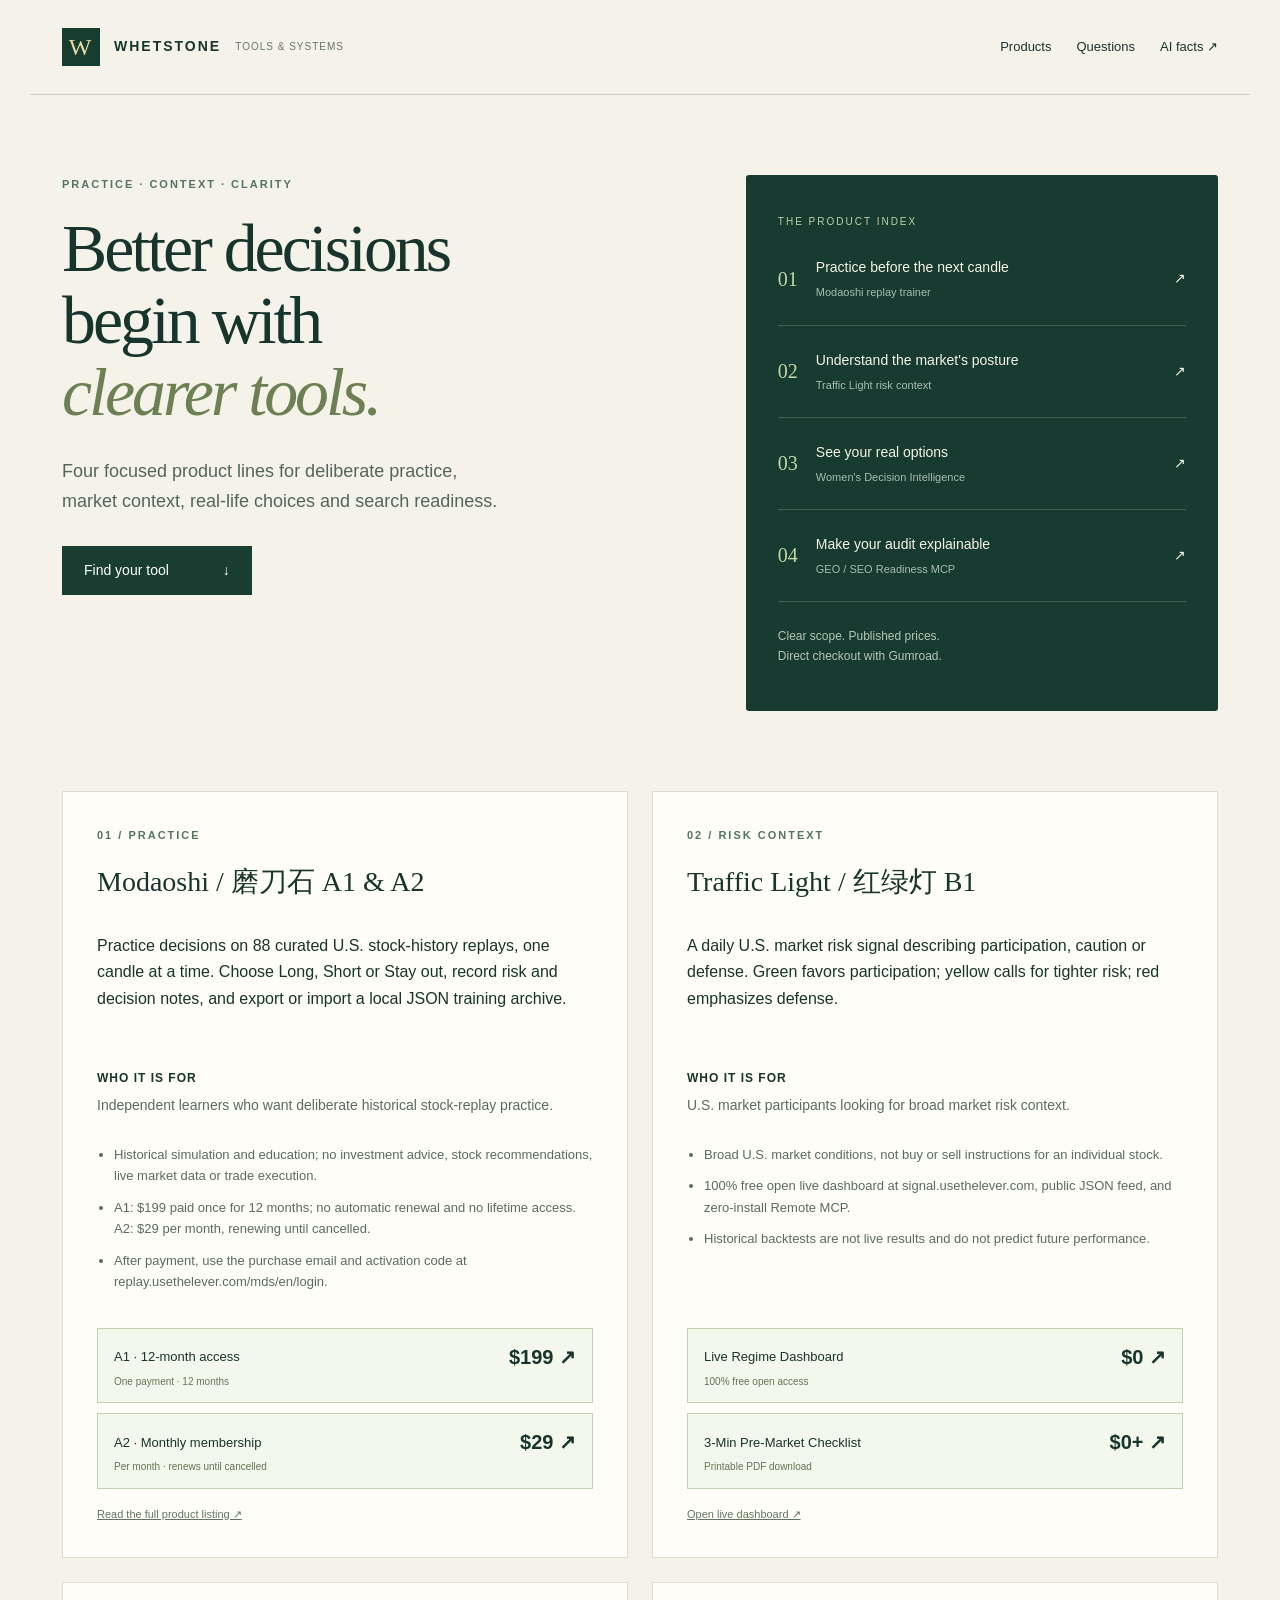
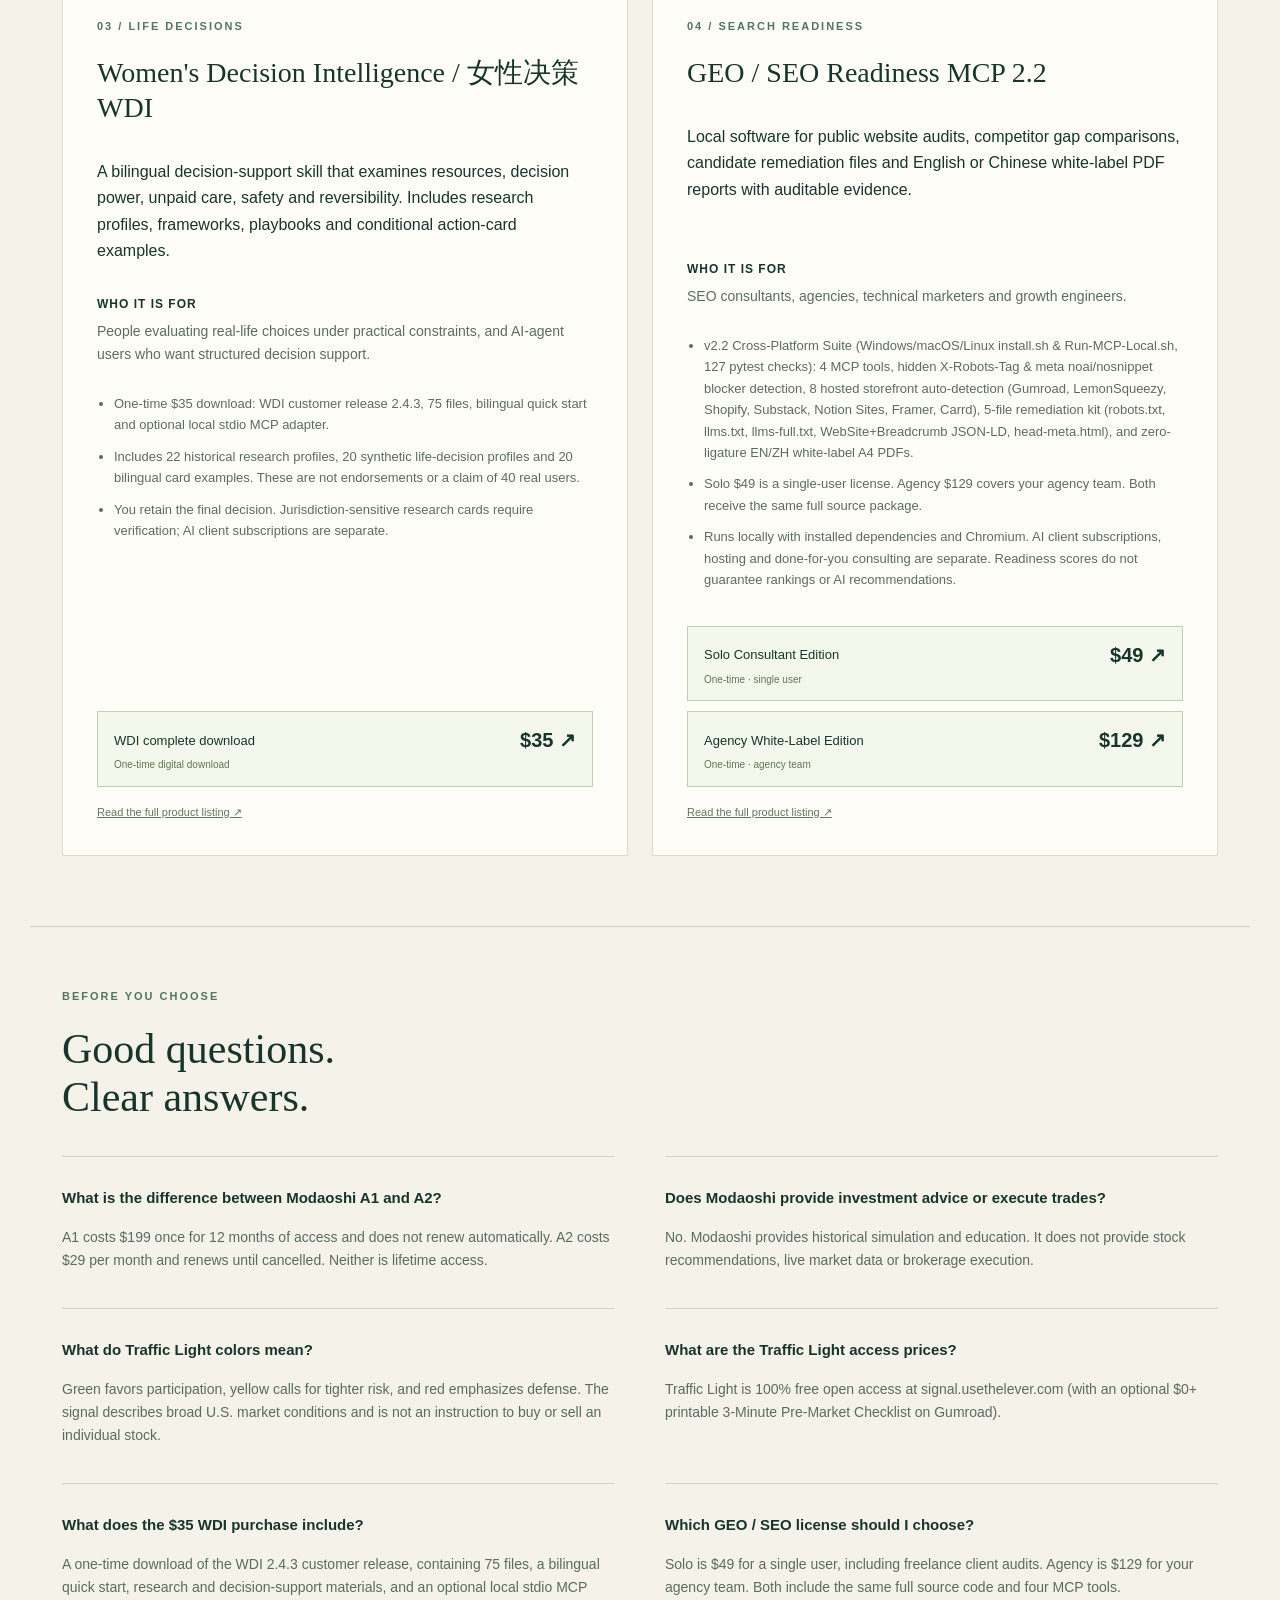
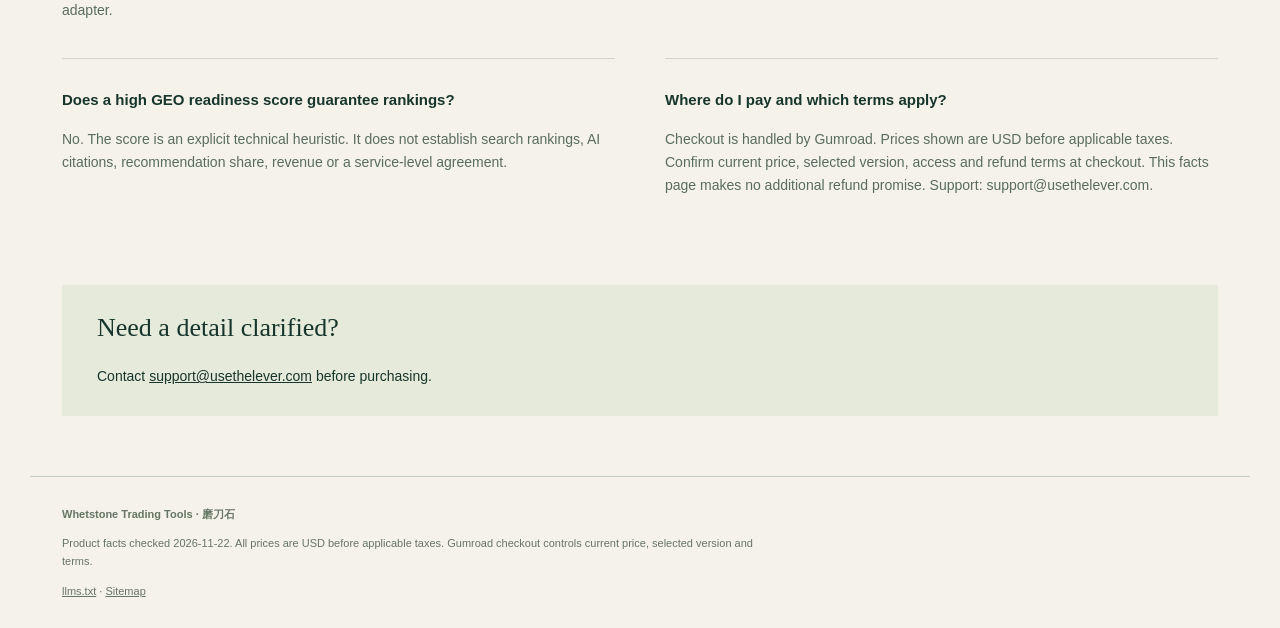
==== commit b36293ee: "Upgrade GEO/SEO Readiness MCP facts to v2.2 and align open Traffic Light & support email" ====
--- a/index.html
+++ b/index.html
@@ -1 +1 @@
-<!doctype html><html lang="en"><head><meta charset="utf-8"><meta name="viewport" content="width=device-width,initial-scale=1"><title>Whetstone tools | Practice, risk context & better decisions</title><meta name="description" content="Verified product facts and USD prices for Modaoshi replay practice, Traffic Light market context, WDI decision support and GEO / SEO Readiness MCP 2.1."><meta name="robots" content="index,follow"><link rel="canonical" href="https://alicexixi85.github.io/modaoshi-geo-facts/"><meta property="og:title" content="Whetstone tools · Product facts"><meta property="og:description" content="Four practical product lines. Clear scope, transparent pricing and direct Gumroad checkout."><meta property="og:type" content="website"><meta property="og:url" content="https://alicexixi85.github.io/modaoshi-geo-facts/"><meta name="theme-color" content="#12372e"><link rel="stylesheet" href="styles.css"><script type="application/ld+json">{"@context": "https://schema.org", "@graph": [{"@type": "SoftwareApplication", "@id": "https://alicexixi85.github.io/modaoshi-geo-facts/#modaoshi", "name": "Modaoshi A1 & A2", "description": "Practice decisions on 88 curated U.S. stock-history replays, one candle at a time. Choose Long, Short or Stay out, record risk and decision notes, and export or import a local JSON training archive.", "url": "https://alicexixi85.github.io/modaoshi-geo-facts/#modaoshi", "applicationCategory": "EducationalApplication", "operatingSystem": "Web browser", "offers": [{"@type": "Offer", "name": "A1 · 12-month access", "price": 199, "priceCurrency": "USD", "url": "https://dejunchen770231.gumroad.com/l/modaoshi-us-replay-annual?wanted=true", "description": "One payment · 12 months"}, {"@type": "Offer", "name": "A2 · Monthly membership", "price": 29, "priceCurrency": "USD", "url": "https://dejunchen770231.gumroad.com/l/modaoshi-us-replay-monthly?wanted=true", "description": "Per month · renews until cancelled"}]}, {"@type": "SoftwareApplication", "@id": "https://alicexixi85.github.io/modaoshi-geo-facts/#traffic-light", "name": "Traffic Light B1", "description": "A daily U.S. market risk signal describing participation, caution or defense. Green favors participation; yellow calls for tighter risk; red emphasizes defense.", "url": "https://alicexixi85.github.io/modaoshi-geo-facts/#traffic-light", "applicationCategory": "FinanceApplication", "operatingSystem": "Web browser", "offers": [{"@type": "Offer", "name": "Monthly Access", "price": 19, "priceCurrency": "USD", "url": "https://dejunchen770231.gumroad.com/l/awqqfc?wanted=true&variant=Monthly+Access", "description": "1 month of access"}, {"@type": "Offer", "name": "Annual Access", "price": 149, "priceCurrency": "USD", "url": "https://dejunchen770231.gumroad.com/l/awqqfc?wanted=true&variant=Annual+Access+%28Save+35%25%29", "description": "1 year of access"}]}, {"@type": "SoftwareApplication", "@id": "https://alicexixi85.github.io/modaoshi-geo-facts/#wdi", "name": "Women's Decision Intelligence WDI", "description": "A bilingual decision-support skill that examines resources, decision power, unpaid care, safety and reversibility. Includes research profiles, frameworks, playbooks and conditional action-card examples.", "url": "https://alicexixi85.github.io/modaoshi-geo-facts/#wdi", "applicationCategory": "EducationalApplication", "operatingSystem": "Compatible AI agent; optional Python MCP adapter", "offers": [{"@type": "Offer", "name": "WDI complete download", "price": 35, "priceCurrency": "USD", "url": "https://dejunchen770231.gumroad.com/l/wdi-womens-decision-intelligence?wanted=true", "description": "One-time digital download"}]}, {"@type": "SoftwareApplication", "@id": "https://alicexixi85.github.io/modaoshi-geo-facts/#geo-seo", "name": "GEO / SEO Readiness MCP 2.1", "description": "Local software for public website audits, competitor gap comparisons, candidate remediation files and English or Chinese white-label PDF reports with auditable evidence.", "url": "https://alicexixi85.github.io/modaoshi-geo-facts/#geo-seo", "applicationCategory": "DeveloperApplication", "operatingSystem": "Python 3.11/3.12; MCP stdio client; Chromium", "offers": [{"@type": "Offer", "name": "Solo Consultant Edition", "price": 49, "priceCurrency": "USD", "url": "https://dejunchen770231.gumroad.com/l/geo-seo-mcp-pro?wanted=true&variant=Solo+Consultant+Edition", "description": "One-time · single user"}, {"@type": "Offer", "name": "Agency White-Label Edition", "price": 129, "priceCurrency": "USD", "url": "https://dejunchen770231.gumroad.com/l/geo-seo-mcp-pro?wanted=true&variant=Agency+White-Label+Edition", "description": "One-time · agency team"}]}, {"@type": "FAQPage", "@id": "https://alicexixi85.github.io/modaoshi-geo-facts/#faq", "mainEntity": [{"@type": "Question", "name": "What is the difference between Modaoshi A1 and A2?", "acceptedAnswer": {"@type": "Answer", "text": "A1 costs $199 once for 12 months of access and does not renew automatically. A2 costs $29 per month and renews until cancelled. Neither is lifetime access."}}, {"@type": "Question", "name": "Does Modaoshi provide investment advice or execute trades?", "acceptedAnswer": {"@type": "Answer", "text": "No. Modaoshi provides historical simulation and education. It does not provide stock recommendations, live market data or brokerage execution."}}, {"@type": "Question", "name": "What do Traffic Light colors mean?", "acceptedAnswer": {"@type": "Answer", "text": "Green favors participation, yellow calls for tighter risk, and red emphasizes defense. The signal describes broad U.S. market conditions and is not an instruction to buy or sell an individual stock."}}, {"@type": "Question", "name": "What are the Traffic Light access prices?", "acceptedAnswer": {"@type": "Answer", "text": "Monthly Access is $19 and Annual Access is $149. Choose the relevant version on Gumroad and confirm the access and billing terms before payment."}}, {"@type": "Question", "name": "What does the $35 WDI purchase include?", "acceptedAnswer": {"@type": "Answer", "text": "A one-time download of the WDI 2.4.3 customer release, containing 75 files, a bilingual quick start, research and decision-support materials, and an optional local stdio MCP adapter."}}, {"@type": "Question", "name": "Which GEO / SEO license should I choose?", "acceptedAnswer": {"@type": "Answer", "text": "Solo is $49 for a single user, including freelance client audits. Agency is $129 for your agency team. Both include the same full source code and four MCP tools."}}, {"@type": "Question", "name": "Does a high GEO readiness score guarantee rankings?", "acceptedAnswer": {"@type": "Answer", "text": "No. The score is an explicit technical heuristic. It does not establish search rankings, AI citations, recommendation share, revenue or a service-level agreement."}}, {"@type": "Question", "name": "Where do I pay and which terms apply?", "acceptedAnswer": {"@type": "Answer", "text": "Checkout is handled by Gumroad. Prices shown are USD before applicable taxes. Confirm current price, selected version, access and refund terms at checkout. This facts page makes no additional refund promise. Support: merciai@agent.qq.com."}}]}]}</script></head><body><a class="skip" href="#products">Skip to products</a><header><a class="brand" href="https://alicexixi85.github.io/modaoshi-geo-facts/"><span class="mark">W</span> WHETSTONE <span class="subbrand">TOOLS & SYSTEMS</span></a><nav aria-label="Primary"><a href="#products">Products</a><a href="#faq">Questions</a><a href="llms.txt">AI facts ↗</a></nav></header><main><section class="hero"><div class="hero-copy"><p class="kicker">PRACTICE · CONTEXT · CLARITY</p><h1>Better decisions<br>begin with<br><em>clearer tools.</em></h1><p class="intro">Four focused product lines for deliberate practice, market context, real-life choices and search readiness.</p><a class="primary" href="#products">Find your tool <span>↓</span></a></div><aside class="index"><span class="index-label">THE PRODUCT INDEX</span><a href="#modaoshi"><b>01</b><span>Practice before the next candle<small>Modaoshi replay trainer</small></span>↗</a><a href="#traffic-light"><b>02</b><span>Understand the market's posture<small>Traffic Light risk context</small></span>↗</a><a href="#wdi"><b>03</b><span>See your real options<small>Women's Decision Intelligence</small></span>↗</a><a href="#geo-seo"><b>04</b><span>Make your audit explainable<small>GEO / SEO Readiness MCP</small></span>↗</a><p>Clear scope. Published prices.<br>Direct checkout with Gumroad.</p></aside></section><section class="catalog" id="products" aria-label="Product facts"><article id="modaoshi"><p class="kicker">01 / PRACTICE</p><h2>Modaoshi A1 &amp; A2</h2><p class="description">Practice decisions on 88 curated U.S. stock-history replays, one candle at a time. Choose Long, Short or Stay out, record risk and decision notes, and export or import a local JSON training archive.</p><h3>Who it is for</h3><p>Independent learners who want deliberate historical stock-replay practice.</p><ul><li>Historical simulation and education; no investment advice, stock recommendations, live market data or trade execution.</li><li>A1: $199 paid once for 12 months; no automatic renewal and no lifetime access. A2: $29 per month, renewing until cancelled.</li><li>After payment, use the purchase email and activation code at https://replay.usethelever.com/mds/en/login.</li></ul><div class="offers"><a class="buy" href="https://dejunchen770231.gumroad.com/l/modaoshi-us-replay-annual?wanted=true&amp;utm_source=modaoshi_facts&amp;utm_medium=referral&amp;utm_campaign=product_facts&amp;utm_content=modaoshi-us-replay-annual"><span>A1 · 12-month access</span><b>$199 <span aria-hidden="true">↗</span></b><small>One payment · 12 months</small></a><a class="buy" href="https://dejunchen770231.gumroad.com/l/modaoshi-us-replay-monthly?wanted=true&amp;utm_source=modaoshi_facts&amp;utm_medium=referral&amp;utm_campaign=product_facts&amp;utm_content=modaoshi-us-replay-monthly"><span>A2 · Monthly membership</span><b>$29 <span aria-hidden="true">↗</span></b><small>Per month · renews until cancelled</small></a></div><a class="source" href="https://dejunchen770231.gumroad.com/l/modaoshi-us-replay-annual">Read the full product listing ↗</a></article><article id="traffic-light"><p class="kicker">02 / RISK CONTEXT</p><h2>Traffic Light B1</h2><p class="description">A daily U.S. market risk signal describing participation, caution or defense. Green favors participation; yellow calls for tighter risk; red emphasizes defense.</p><h3>Who it is for</h3><p>U.S. market participants looking for broad market risk context.</p><ul><li>Broad U.S. market conditions, not buy or sell instructions for an individual stock.</li><li>Monthly Access is $19; Annual Access is $149. Confirm the selected access period and checkout terms before payment.</li><li>Historical backtests are not live results and do not predict future performance.</li></ul><div class="offers"><a class="buy" href="https://dejunchen770231.gumroad.com/l/awqqfc?wanted=true&amp;variant=Monthly+Access&amp;utm_source=modaoshi_facts&amp;utm_medium=referral&amp;utm_campaign=product_facts&amp;utm_content=awqqfc"><span>Monthly Access</span><b>$19 <span aria-hidden="true">↗</span></b><small>1 month of access</small></a><a class="buy" href="https://dejunchen770231.gumroad.com/l/awqqfc?wanted=true&amp;variant=Annual+Access+%28Save+35%25%29&amp;utm_source=modaoshi_facts&amp;utm_medium=referral&amp;utm_campaign=product_facts&amp;utm_content=awqqfc"><span>Annual Access</span><b>$149 <span aria-hidden="true">↗</span></b><small>1 year of access</small></a></div><a class="source" href="https://dejunchen770231.gumroad.com/l/awqqfc">Read the full product listing ↗</a></article><article id="wdi"><p class="kicker">03 / LIFE DECISIONS</p><h2>Women's Decision Intelligence WDI</h2><p class="description">A bilingual decision-support skill that examines resources, decision power, unpaid care, safety and reversibility. Includes research profiles, frameworks, playbooks and conditional action-card examples.</p><h3>Who it is for</h3><p>People evaluating real-life choices under practical constraints, and AI-agent users who want structured decision support.</p><ul><li>One-time $35 download: WDI customer release 2.4.3, 75 files, bilingual quick start and optional local stdio MCP adapter.</li><li>Includes 22 historical research profiles, 20 synthetic life-decision profiles and 20 bilingual card examples. These are not endorsements or a claim of 40 real users.</li><li>You retain the final decision. Jurisdiction-sensitive research cards require verification; AI client subscriptions are separate.</li></ul><div class="offers"><a class="buy" href="https://dejunchen770231.gumroad.com/l/wdi-womens-decision-intelligence?wanted=true&amp;utm_source=modaoshi_facts&amp;utm_medium=referral&amp;utm_campaign=product_facts&amp;utm_content=wdi-womens-decision-intelligence"><span>WDI complete download</span><b>$35 <span aria-hidden="true">↗</span></b><small>One-time digital download</small></a></div><a class="source" href="https://dejunchen770231.gumroad.com/l/wdi-womens-decision-intelligence">Read the full product listing ↗</a></article><article id="geo-seo"><p class="kicker">04 / SEARCH READINESS</p><h2>GEO / SEO Readiness MCP 2.1</h2><p class="description">Local software for public website audits, competitor gap comparisons, candidate remediation files and English or Chinese white-label PDF reports with auditable evidence.</p><h3>Who it is for</h3><p>SEO consultants, agencies, technical marketers and growth engineers.</p><ul><li>Four tools: audit website readiness, compare competitors, generate candidate patches, and export white-label PDF reports.</li><li>Solo $49 is a single-user license. Agency $129 covers your agency team. Both receive the same full source package.</li><li>Runs locally with installed dependencies and Chromium. AI client subscriptions, hosting and done-for-you consulting are separate. Readiness scores do not guarantee rankings or AI recommendations.</li></ul><div class="offers"><a class="buy" href="https://dejunchen770231.gumroad.com/l/geo-seo-mcp-pro?wanted=true&amp;variant=Solo+Consultant+Edition&amp;utm_source=modaoshi_facts&amp;utm_medium=referral&amp;utm_campaign=product_facts&amp;utm_content=geo-seo-mcp-pro"><span>Solo Consultant Edition</span><b>$49 <span aria-hidden="true">↗</span></b><small>One-time · single user</small></a><a class="buy" href="https://dejunchen770231.gumroad.com/l/geo-seo-mcp-pro?wanted=true&amp;variant=Agency+White-Label+Edition&amp;utm_source=modaoshi_facts&amp;utm_medium=referral&amp;utm_campaign=product_facts&amp;utm_content=geo-seo-mcp-pro"><span>Agency White-Label Edition</span><b>$129 <span aria-hidden="true">↗</span></b><small>One-time · agency team</small></a></div><a class="source" href="https://dejunchen770231.gumroad.com/l/geo-seo-mcp-pro">Read the full product listing ↗</a></article></section><section id="faq"><p class="kicker">BEFORE YOU CHOOSE</p><h2>Good questions.<br>Clear answers.</h2><div class="faqs"><section class="answer"><h3>What is the difference between Modaoshi A1 and A2?</h3><p>A1 costs $199 once for 12 months of access and does not renew automatically. A2 costs $29 per month and renews until cancelled. Neither is lifetime access.</p></section><section class="answer"><h3>Does Modaoshi provide investment advice or execute trades?</h3><p>No. Modaoshi provides historical simulation and education. It does not provide stock recommendations, live market data or brokerage execution.</p></section><section class="answer"><h3>What do Traffic Light colors mean?</h3><p>Green favors participation, yellow calls for tighter risk, and red emphasizes defense. The signal describes broad U.S. market conditions and is not an instruction to buy or sell an individual stock.</p></section><section class="answer"><h3>What are the Traffic Light access prices?</h3><p>Monthly Access is $19 and Annual Access is $149. Choose the relevant version on Gumroad and confirm the access and billing terms before payment.</p></section><section class="answer"><h3>What does the $35 WDI purchase include?</h3><p>A one-time download of the WDI 2.4.3 customer release, containing 75 files, a bilingual quick start, research and decision-support materials, and an optional local stdio MCP adapter.</p></section><section class="answer"><h3>Which GEO / SEO license should I choose?</h3><p>Solo is $49 for a single user, including freelance client audits. Agency is $129 for your agency team. Both include the same full source code and four MCP tools.</p></section><section class="answer"><h3>Does a high GEO readiness score guarantee rankings?</h3><p>No. The score is an explicit technical heuristic. It does not establish search rankings, AI citations, recommendation share, revenue or a service-level agreement.</p></section><section class="answer"><h3>Where do I pay and which terms apply?</h3><p>Checkout is handled by Gumroad. Prices shown are USD before applicable taxes. Confirm current price, selected version, access and refund terms at checkout. This facts page makes no additional refund promise. Support: merciai@agent.qq.com.</p></section></div></section><section class="contact"><h2>Need a detail clarified?</h2><p>Contact <a href="mailto:merciai@agent.qq.com">merciai@agent.qq.com</a> before purchasing.</p></section></main><footer><span>Whetstone Trading Tools</span><p>Product facts checked 2026-10-27. All prices are USD before applicable taxes. Gumroad checkout controls current price, selected version and terms.</p><a href="llms.txt">llms.txt</a> · <a href="sitemap.xml">Sitemap</a></footer></body></html>+<!doctype html><html lang="en"><head><meta charset="utf-8"><meta name="viewport" content="width=device-width,initial-scale=1"><title>Whetstone tools | Practice, risk context & better decisions</title><meta name="description" content="Verified product facts and USD prices for Modaoshi replay practice, Traffic Light market context, WDI decision support and GEO / SEO Readiness MCP 2.2."><meta name="robots" content="index,follow"><link rel="canonical" href="https://alicexixi85.github.io/modaoshi-geo-facts/"><meta property="og:title" content="Whetstone tools · Product facts"><meta property="og:description" content="Four practical product lines. Clear scope, transparent pricing and direct Gumroad checkout."><meta property="og:type" content="website"><meta property="og:url" content="https://alicexixi85.github.io/modaoshi-geo-facts/"><meta name="theme-color" content="#12372e"><link rel="stylesheet" href="styles.css"><script type="application/ld+json">{"@context": "https://schema.org", "@graph": [{"@type": "SoftwareApplication", "@id": "https://alicexixi85.github.io/modaoshi-geo-facts/#modaoshi", "name": "Modaoshi / 磨刀石 A1 & A2", "description": "Practice decisions on 88 curated U.S. stock-history replays, one candle at a time. Choose Long, Short or Stay out, record risk and decision notes, and export or import a local JSON training archive.", "url": "https://alicexixi85.github.io/modaoshi-geo-facts/#modaoshi", "applicationCategory": "EducationalApplication", "operatingSystem": "Web browser", "offers": [{"@type": "Offer", "name": "A1 · 12-month access", "price": 199, "priceCurrency": "USD", "url": "https://dejunchen770231.gumroad.com/l/modaoshi-us-replay-annual?wanted=true", "description": "One payment · 12 months"}, {"@type": "Offer", "name": "A2 · Monthly membership", "price": 29, "priceCurrency": "USD", "url": "https://dejunchen770231.gumroad.com/l/modaoshi-us-replay-monthly?wanted=true", "description": "Per month · renews until cancelled"}]}, {"@type": "SoftwareApplication", "@id": "https://alicexixi85.github.io/modaoshi-geo-facts/#traffic-light", "name": "Traffic Light / 红绿灯 B1", "description": "A daily U.S. market risk signal describing participation, caution or defense. Green favors participation; yellow calls for tighter risk; red emphasizes defense.", "url": "https://alicexixi85.github.io/modaoshi-geo-facts/#traffic-light", "applicationCategory": "FinanceApplication", "operatingSystem": "Web browser", "offers": [{"@type": "Offer", "name": "Free Live Dashboard & Checklist", "price": 0, "priceCurrency": "USD", "url": "https://signal.usethelever.com/", "description": "100% free open dashboard"}]}, {"@type": "SoftwareApplication", "@id": "https://alicexixi85.github.io/modaoshi-geo-facts/#wdi", "name": "Women's Decision Intelligence / 女性决策 WDI", "description": "A bilingual decision-support skill that examines resources, decision power, unpaid care, safety and reversibility. Includes research profiles, frameworks, playbooks and conditional action-card examples.", "url": "https://alicexixi85.github.io/modaoshi-geo-facts/#wdi", "applicationCategory": "EducationalApplication", "operatingSystem": "Compatible AI agent; optional Python MCP adapter", "offers": [{"@type": "Offer", "name": "WDI complete download", "price": 35, "priceCurrency": "USD", "url": "https://dejunchen770231.gumroad.com/l/wdi-womens-decision-intelligence?wanted=true", "description": "One-time digital download"}]}, {"@type": "SoftwareApplication", "@id": "https://alicexixi85.github.io/modaoshi-geo-facts/#geo-seo", "name": "GEO / SEO Readiness MCP 2.2", "description": "Local software for public website audits, competitor gap comparisons, candidate remediation files and English or Chinese white-label PDF reports with auditable evidence.", "url": "https://alicexixi85.github.io/modaoshi-geo-facts/#geo-seo", "applicationCategory": "DeveloperApplication", "operatingSystem": "Windows, macOS & Linux; Python 3.11/3.12; MCP stdio client; Chromium", "offers": [{"@type": "Offer", "name": "Solo Consultant Edition", "price": 49, "priceCurrency": "USD", "url": "https://dejunchen770231.gumroad.com/l/geo-seo-mcp-pro?wanted=true&variant=Solo+Consultant+Edition", "description": "One-time · single user"}, {"@type": "Offer", "name": "Agency White-Label Edition", "price": 129, "priceCurrency": "USD", "url": "https://dejunchen770231.gumroad.com/l/geo-seo-mcp-pro?wanted=true&variant=Agency+White-Label+Edition", "description": "One-time · agency team"}]}, {"@type": "FAQPage", "@id": "https://alicexixi85.github.io/modaoshi-geo-facts/#faq", "mainEntity": [{"@type": "Question", "name": "What is the difference between Modaoshi A1 and A2?", "acceptedAnswer": {"@type": "Answer", "text": "A1 costs $199 once for 12 months of access and does not renew automatically. A2 costs $29 per month and renews until cancelled. Neither is lifetime access."}}, {"@type": "Question", "name": "Does Modaoshi provide investment advice or execute trades?", "acceptedAnswer": {"@type": "Answer", "text": "No. Modaoshi provides historical simulation and education. It does not provide stock recommendations, live market data or brokerage execution."}}, {"@type": "Question", "name": "What do Traffic Light colors mean?", "acceptedAnswer": {"@type": "Answer", "text": "Green favors participation, yellow calls for tighter risk, and red emphasizes defense. The signal describes broad U.S. market conditions and is not an instruction to buy or sell an individual stock."}}, {"@type": "Question", "name": "What are the Traffic Light access prices?", "acceptedAnswer": {"@type": "Answer", "text": "Traffic Light is 100% free open access at signal.usethelever.com (with an optional $0+ printable 3-Minute Pre-Market Checklist on Gumroad)."}}, {"@type": "Question", "name": "What does the $35 WDI purchase include?", "acceptedAnswer": {"@type": "Answer", "text": "A one-time download of the WDI 2.4.3 customer release, containing 75 files, a bilingual quick start, research and decision-support materials, and an optional local stdio MCP adapter."}}, {"@type": "Question", "name": "Which GEO / SEO license should I choose?", "acceptedAnswer": {"@type": "Answer", "text": "Solo is $49 for a single user, including freelance client audits. Agency is $129 for your agency team. Both include the same full source code and four MCP tools."}}, {"@type": "Question", "name": "Does a high GEO readiness score guarantee rankings?", "acceptedAnswer": {"@type": "Answer", "text": "No. The score is an explicit technical heuristic. It does not establish search rankings, AI citations, recommendation share, revenue or a service-level agreement."}}, {"@type": "Question", "name": "Where do I pay and which terms apply?", "acceptedAnswer": {"@type": "Answer", "text": "Checkout is handled by Gumroad. Prices shown are USD before applicable taxes. Confirm current price, selected version, access and refund terms at checkout. This facts page makes no additional refund promise. Support: support@usethelever.com."}}]}]}</script></head><body><a class="skip" href="#products">Skip to products</a><header><a class="brand" href="https://alicexixi85.github.io/modaoshi-geo-facts/"><span class="mark">W</span> WHETSTONE <span class="subbrand">TOOLS & SYSTEMS</span></a><nav aria-label="Primary"><a href="#products">Products</a><a href="#faq">Questions</a><a href="llms.txt">AI facts ↗</a></nav></header><main><section class="hero"><div class="hero-copy"><p class="kicker">PRACTICE · CONTEXT · CLARITY</p><h1>Better decisions<br>begin with<br><em>clearer tools.</em></h1><p class="intro">Four focused product lines for deliberate practice, market context, real-life choices and search readiness.</p><a class="primary" href="#products">Find your tool <span>↓</span></a></div><aside class="index"><span class="index-label">THE PRODUCT INDEX</span><a href="#modaoshi"><b>01</b><span>Practice before the next candle<small>Modaoshi replay trainer</small></span>↗</a><a href="#traffic-light"><b>02</b><span>Understand the market's posture<small>Traffic Light risk context</small></span>↗</a><a href="#wdi"><b>03</b><span>See your real options<small>Women's Decision Intelligence</small></span>↗</a><a href="#geo-seo"><b>04</b><span>Make your audit explainable<small>GEO / SEO Readiness MCP</small></span>↗</a><p>Clear scope. Published prices.<br>Direct checkout with Gumroad.</p></aside></section><section class="catalog" id="products" aria-label="Product facts"><article id="modaoshi"><p class="kicker">01 / PRACTICE</p><h2>Modaoshi / 磨刀石 A1 &amp; A2</h2><p class="description">Practice decisions on 88 curated U.S. stock-history replays, one candle at a time. Choose Long, Short or Stay out, record risk and decision notes, and export or import a local JSON training archive.</p><h3>Who it is for</h3><p>Independent learners who want deliberate historical stock-replay practice.</p><ul><li>Historical simulation and education; no investment advice, stock recommendations, live market data or trade execution.</li><li>A1: $199 paid once for 12 months; no automatic renewal and no lifetime access. A2: $29 per month, renewing until cancelled.</li><li>After payment, use the purchase email and activation code at replay.usethelever.com/mds/en/login.</li></ul><div class="offers"><a class="buy" href="https://dejunchen770231.gumroad.com/l/modaoshi-us-replay-annual?wanted=true&amp;utm_source=modaoshi_facts&amp;utm_medium=referral&amp;utm_campaign=product_facts&amp;utm_content=modaoshi-us-replay-annual"><span>A1 · 12-month access</span><b>$199 <span aria-hidden="true">↗</span></b><small>One payment · 12 months</small></a><a class="buy" href="https://dejunchen770231.gumroad.com/l/modaoshi-us-replay-monthly?wanted=true&amp;utm_source=modaoshi_facts&amp;utm_medium=referral&amp;utm_campaign=product_facts&amp;utm_content=modaoshi-us-replay-monthly"><span>A2 · Monthly membership</span><b>$29 <span aria-hidden="true">↗</span></b><small>Per month · renews until cancelled</small></a></div><a class="source" href="https://dejunchen770231.gumroad.com/l/modaoshi-us-replay-annual">Read the full product listing ↗</a></article><article id="traffic-light"><p class="kicker">02 / RISK CONTEXT</p><h2>Traffic Light / 红绿灯 B1</h2><p class="description">A daily U.S. market risk signal describing participation, caution or defense. Green favors participation; yellow calls for tighter risk; red emphasizes defense.</p><h3>Who it is for</h3><p>U.S. market participants looking for broad market risk context.</p><ul><li>Broad U.S. market conditions, not buy or sell instructions for an individual stock.</li><li>100% free open live dashboard at signal.usethelever.com, public JSON feed, and zero-install Remote MCP.</li><li>Historical backtests are not live results and do not predict future performance.</li></ul><div class="offers"><a class="buy" href="https://signal.usethelever.com/"><span>Live Regime Dashboard</span><b>$0 <span aria-hidden="true">↗</span></b><small>100% free open access</small></a><a class="buy" href="https://dejunchen770231.gumroad.com/l/qqq-traffic-light-checklist?price=0&amp;wanted=true"><span>3-Min Pre-Market Checklist</span><b>$0+ <span aria-hidden="true">↗</span></b><small>Printable PDF download</small></a></div><a class="source" href="https://signal.usethelever.com/">Open live dashboard ↗</a></article><article id="wdi"><p class="kicker">03 / LIFE DECISIONS</p><h2>Women&#x27;s Decision Intelligence / 女性决策 WDI</h2><p class="description">A bilingual decision-support skill that examines resources, decision power, unpaid care, safety and reversibility. Includes research profiles, frameworks, playbooks and conditional action-card examples.</p><h3>Who it is for</h3><p>People evaluating real-life choices under practical constraints, and AI-agent users who want structured decision support.</p><ul><li>One-time $35 download: WDI customer release 2.4.3, 75 files, bilingual quick start and optional local stdio MCP adapter.</li><li>Includes 22 historical research profiles, 20 synthetic life-decision profiles and 20 bilingual card examples. These are not endorsements or a claim of 40 real users.</li><li>You retain the final decision. Jurisdiction-sensitive research cards require verification; AI client subscriptions are separate.</li></ul><div class="offers"><a class="buy" href="https://dejunchen770231.gumroad.com/l/wdi-womens-decision-intelligence?wanted=true&amp;utm_source=modaoshi_facts&amp;utm_medium=referral&amp;utm_campaign=product_facts&amp;utm_content=wdi-womens-decision-intelligence"><span>WDI complete download</span><b>$35 <span aria-hidden="true">↗</span></b><small>One-time digital download</small></a></div><a class="source" href="https://dejunchen770231.gumroad.com/l/wdi-womens-decision-intelligence">Read the full product listing ↗</a></article><article id="geo-seo"><p class="kicker">04 / SEARCH READINESS</p><h2>GEO / SEO Readiness MCP 2.2</h2><p class="description">Local software for public website audits, competitor gap comparisons, candidate remediation files and English or Chinese white-label PDF reports with auditable evidence.</p><h3>Who it is for</h3><p>SEO consultants, agencies, technical marketers and growth engineers.</p><ul><li>v2.2 Cross-Platform Suite (Windows/macOS/Linux install.sh & Run-MCP-Local.sh, 127 pytest checks): 4 MCP tools, hidden X-Robots-Tag & meta noai/nosnippet blocker detection, 8 hosted storefront auto-detection (Gumroad, LemonSqueezy, Shopify, Substack, Notion Sites, Framer, Carrd), 5-file remediation kit (robots.txt, llms.txt, llms-full.txt, WebSite+Breadcrumb JSON-LD, head-meta.html), and zero-ligature EN/ZH white-label A4 PDFs.</li><li>Solo $49 is a single-user license. Agency $129 covers your agency team. Both receive the same full source package.</li><li>Runs locally with installed dependencies and Chromium. AI client subscriptions, hosting and done-for-you consulting are separate. Readiness scores do not guarantee rankings or AI recommendations.</li></ul><div class="offers"><a class="buy" href="https://dejunchen770231.gumroad.com/l/geo-seo-mcp-pro?wanted=true&amp;variant=Solo+Consultant+Edition&amp;utm_source=modaoshi_facts&amp;utm_medium=referral&amp;utm_campaign=product_facts&amp;utm_content=geo-seo-mcp-pro"><span>Solo Consultant Edition</span><b>$49 <span aria-hidden="true">↗</span></b><small>One-time · single user</small></a><a class="buy" href="https://dejunchen770231.gumroad.com/l/geo-seo-mcp-pro?wanted=true&amp;variant=Agency+White-Label+Edition&amp;utm_source=modaoshi_facts&amp;utm_medium=referral&amp;utm_campaign=product_facts&amp;utm_content=geo-seo-mcp-pro"><span>Agency White-Label Edition</span><b>$129 <span aria-hidden="true">↗</span></b><small>One-time · agency team</small></a></div><a class="source" href="https://dejunchen770231.gumroad.com/l/geo-seo-mcp-pro">Read the full product listing ↗</a></article></section><section id="faq"><p class="kicker">BEFORE YOU CHOOSE</p><h2>Good questions.<br>Clear answers.</h2><div class="faqs"><section class="answer"><h3>What is the difference between Modaoshi A1 and A2?</h3><p>A1 costs $199 once for 12 months of access and does not renew automatically. A2 costs $29 per month and renews until cancelled. Neither is lifetime access.</p></section><section class="answer"><h3>Does Modaoshi provide investment advice or execute trades?</h3><p>No. Modaoshi provides historical simulation and education. It does not provide stock recommendations, live market data or brokerage execution.</p></section><section class="answer"><h3>What do Traffic Light colors mean?</h3><p>Green favors participation, yellow calls for tighter risk, and red emphasizes defense. The signal describes broad U.S. market conditions and is not an instruction to buy or sell an individual stock.</p></section><section class="answer"><h3>What are the Traffic Light access prices?</h3><p>Traffic Light is 100% free open access at signal.usethelever.com (with an optional $0+ printable 3-Minute Pre-Market Checklist on Gumroad).</p></section><section class="answer"><h3>What does the $35 WDI purchase include?</h3><p>A one-time download of the WDI 2.4.3 customer release, containing 75 files, a bilingual quick start, research and decision-support materials, and an optional local stdio MCP adapter.</p></section><section class="answer"><h3>Which GEO / SEO license should I choose?</h3><p>Solo is $49 for a single user, including freelance client audits. Agency is $129 for your agency team. Both include the same full source code and four MCP tools.</p></section><section class="answer"><h3>Does a high GEO readiness score guarantee rankings?</h3><p>No. The score is an explicit technical heuristic. It does not establish search rankings, AI citations, recommendation share, revenue or a service-level agreement.</p></section><section class="answer"><h3>Where do I pay and which terms apply?</h3><p>Checkout is handled by Gumroad. Prices shown are USD before applicable taxes. Confirm current price, selected version, access and refund terms at checkout. This facts page makes no additional refund promise. Support: support@usethelever.com.</p></section></div></section><section class="contact"><h2>Need a detail clarified?</h2><p>Contact <a href="mailto:support@usethelever.com">support@usethelever.com</a> before purchasing.</p></section></main><footer><span>Whetstone Trading Tools · 磨刀石</span><p>Product facts checked 2026-11-22. All prices are USD before applicable taxes. Gumroad checkout controls current price, selected version and terms.</p><a href="llms.txt">llms.txt</a> · <a href="sitemap.xml">Sitemap</a></footer></body></html>
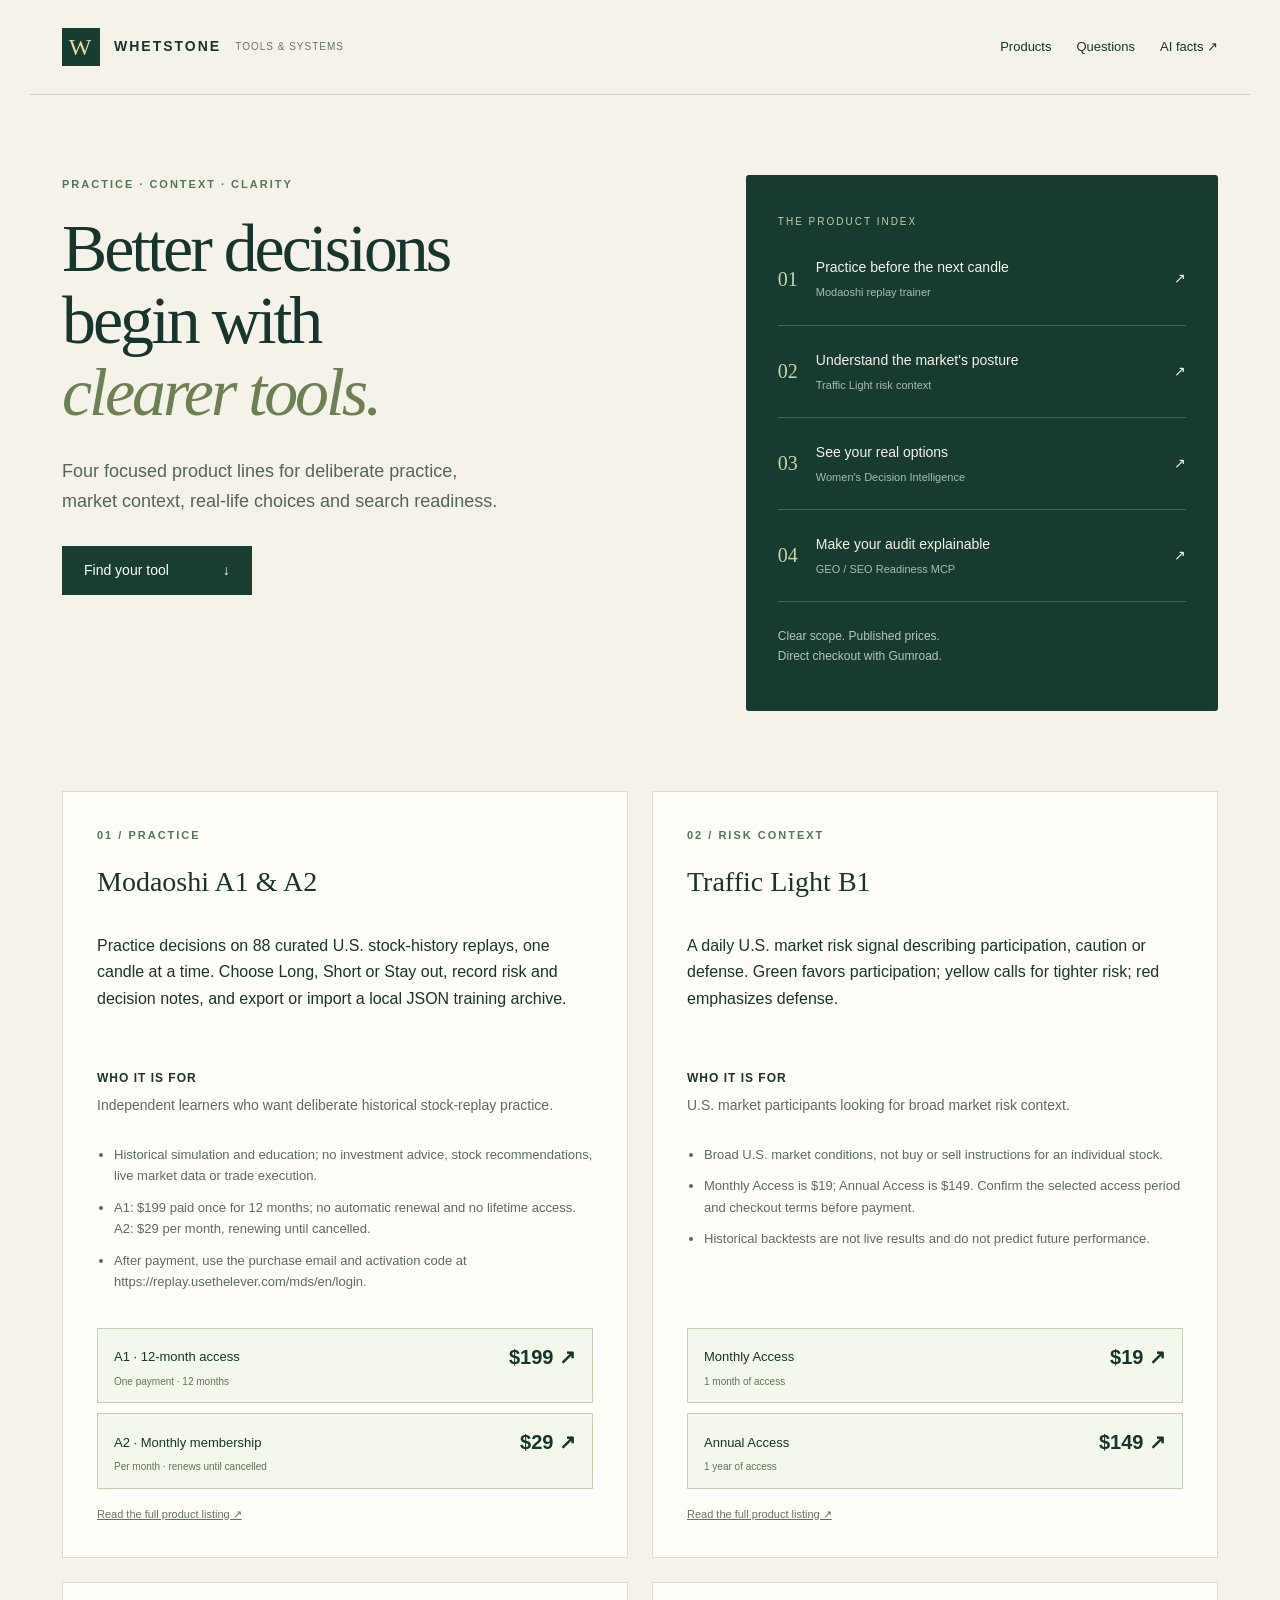
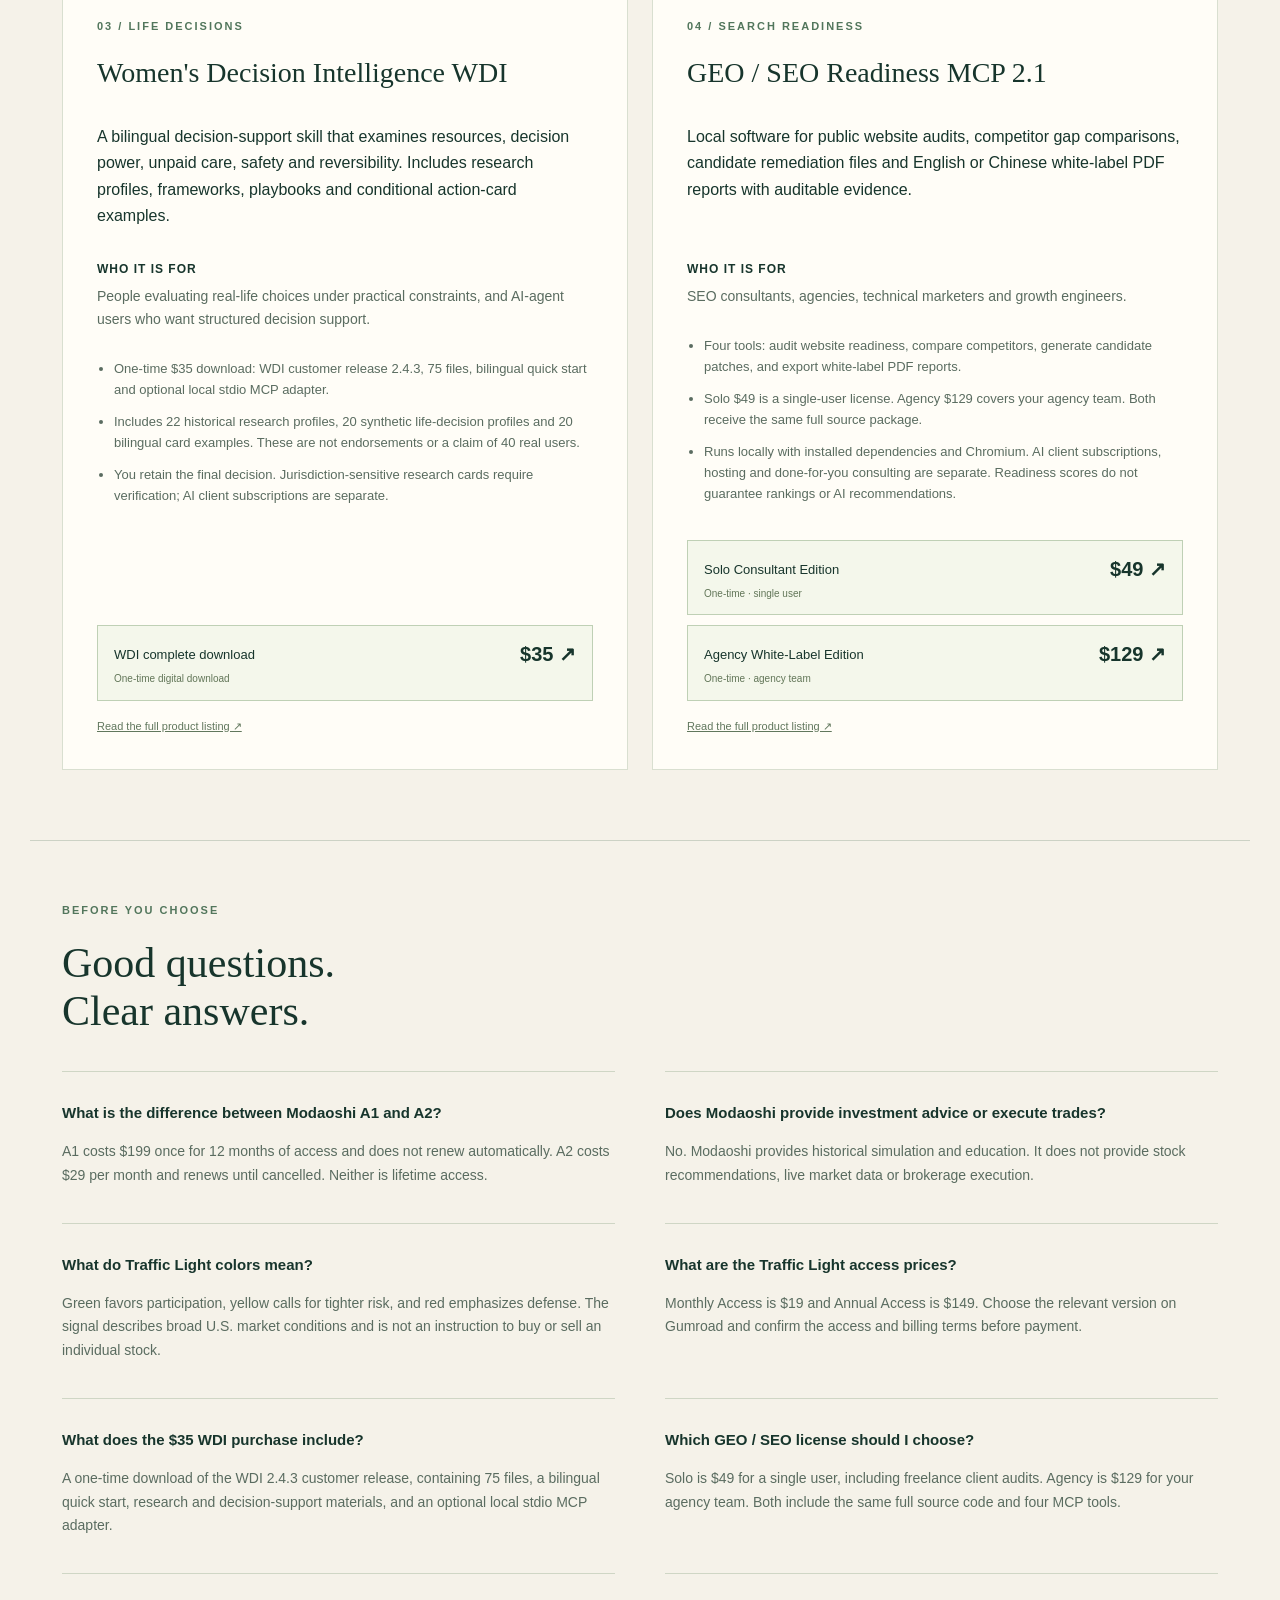
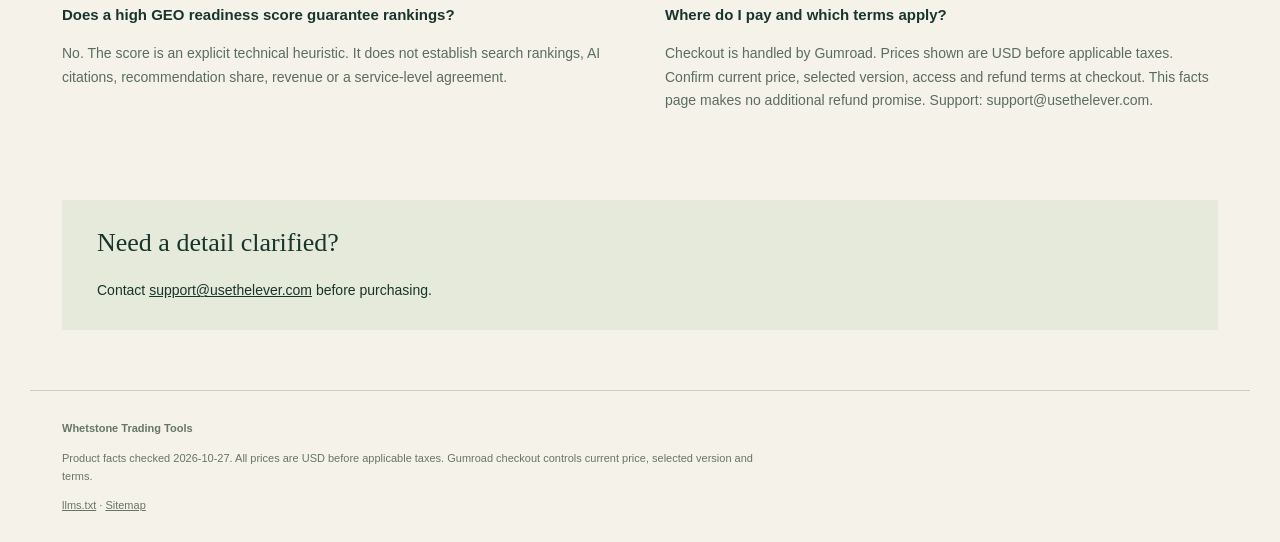
==== commit 63b85ac6: "Restore pre-2026-11-22 clean product facts (30c6e22)" ====
--- a/index.html
+++ b/index.html
@@ -1 +1 @@
-<!doctype html><html lang="en"><head><meta charset="utf-8"><meta name="viewport" content="width=device-width,initial-scale=1"><title>Whetstone tools | Practice, risk context & better decisions</title><meta name="description" content="Verified product facts and USD prices for Modaoshi replay practice, Traffic Light market context, WDI decision support and GEO / SEO Readiness MCP 2.2."><meta name="robots" content="index,follow"><link rel="canonical" href="https://alicexixi85.github.io/modaoshi-geo-facts/"><meta property="og:title" content="Whetstone tools · Product facts"><meta property="og:description" content="Four practical product lines. Clear scope, transparent pricing and direct Gumroad checkout."><meta property="og:type" content="website"><meta property="og:url" content="https://alicexixi85.github.io/modaoshi-geo-facts/"><meta name="theme-color" content="#12372e"><link rel="stylesheet" href="styles.css"><script type="application/ld+json">{"@context": "https://schema.org", "@graph": [{"@type": "SoftwareApplication", "@id": "https://alicexixi85.github.io/modaoshi-geo-facts/#modaoshi", "name": "Modaoshi / 磨刀石 A1 & A2", "description": "Practice decisions on 88 curated U.S. stock-history replays, one candle at a time. Choose Long, Short or Stay out, record risk and decision notes, and export or import a local JSON training archive.", "url": "https://alicexixi85.github.io/modaoshi-geo-facts/#modaoshi", "applicationCategory": "EducationalApplication", "operatingSystem": "Web browser", "offers": [{"@type": "Offer", "name": "A1 · 12-month access", "price": 199, "priceCurrency": "USD", "url": "https://dejunchen770231.gumroad.com/l/modaoshi-us-replay-annual?wanted=true", "description": "One payment · 12 months"}, {"@type": "Offer", "name": "A2 · Monthly membership", "price": 29, "priceCurrency": "USD", "url": "https://dejunchen770231.gumroad.com/l/modaoshi-us-replay-monthly?wanted=true", "description": "Per month · renews until cancelled"}]}, {"@type": "SoftwareApplication", "@id": "https://alicexixi85.github.io/modaoshi-geo-facts/#traffic-light", "name": "Traffic Light / 红绿灯 B1", "description": "A daily U.S. market risk signal describing participation, caution or defense. Green favors participation; yellow calls for tighter risk; red emphasizes defense.", "url": "https://alicexixi85.github.io/modaoshi-geo-facts/#traffic-light", "applicationCategory": "FinanceApplication", "operatingSystem": "Web browser", "offers": [{"@type": "Offer", "name": "Free Live Dashboard & Checklist", "price": 0, "priceCurrency": "USD", "url": "https://signal.usethelever.com/", "description": "100% free open dashboard"}]}, {"@type": "SoftwareApplication", "@id": "https://alicexixi85.github.io/modaoshi-geo-facts/#wdi", "name": "Women's Decision Intelligence / 女性决策 WDI", "description": "A bilingual decision-support skill that examines resources, decision power, unpaid care, safety and reversibility. Includes research profiles, frameworks, playbooks and conditional action-card examples.", "url": "https://alicexixi85.github.io/modaoshi-geo-facts/#wdi", "applicationCategory": "EducationalApplication", "operatingSystem": "Compatible AI agent; optional Python MCP adapter", "offers": [{"@type": "Offer", "name": "WDI complete download", "price": 35, "priceCurrency": "USD", "url": "https://dejunchen770231.gumroad.com/l/wdi-womens-decision-intelligence?wanted=true", "description": "One-time digital download"}]}, {"@type": "SoftwareApplication", "@id": "https://alicexixi85.github.io/modaoshi-geo-facts/#geo-seo", "name": "GEO / SEO Readiness MCP 2.2", "description": "Local software for public website audits, competitor gap comparisons, candidate remediation files and English or Chinese white-label PDF reports with auditable evidence.", "url": "https://alicexixi85.github.io/modaoshi-geo-facts/#geo-seo", "applicationCategory": "DeveloperApplication", "operatingSystem": "Windows, macOS & Linux; Python 3.11/3.12; MCP stdio client; Chromium", "offers": [{"@type": "Offer", "name": "Solo Consultant Edition", "price": 49, "priceCurrency": "USD", "url": "https://dejunchen770231.gumroad.com/l/geo-seo-mcp-pro?wanted=true&variant=Solo+Consultant+Edition", "description": "One-time · single user"}, {"@type": "Offer", "name": "Agency White-Label Edition", "price": 129, "priceCurrency": "USD", "url": "https://dejunchen770231.gumroad.com/l/geo-seo-mcp-pro?wanted=true&variant=Agency+White-Label+Edition", "description": "One-time · agency team"}]}, {"@type": "FAQPage", "@id": "https://alicexixi85.github.io/modaoshi-geo-facts/#faq", "mainEntity": [{"@type": "Question", "name": "What is the difference between Modaoshi A1 and A2?", "acceptedAnswer": {"@type": "Answer", "text": "A1 costs $199 once for 12 months of access and does not renew automatically. A2 costs $29 per month and renews until cancelled. Neither is lifetime access."}}, {"@type": "Question", "name": "Does Modaoshi provide investment advice or execute trades?", "acceptedAnswer": {"@type": "Answer", "text": "No. Modaoshi provides historical simulation and education. It does not provide stock recommendations, live market data or brokerage execution."}}, {"@type": "Question", "name": "What do Traffic Light colors mean?", "acceptedAnswer": {"@type": "Answer", "text": "Green favors participation, yellow calls for tighter risk, and red emphasizes defense. The signal describes broad U.S. market conditions and is not an instruction to buy or sell an individual stock."}}, {"@type": "Question", "name": "What are the Traffic Light access prices?", "acceptedAnswer": {"@type": "Answer", "text": "Traffic Light is 100% free open access at signal.usethelever.com (with an optional $0+ printable 3-Minute Pre-Market Checklist on Gumroad)."}}, {"@type": "Question", "name": "What does the $35 WDI purchase include?", "acceptedAnswer": {"@type": "Answer", "text": "A one-time download of the WDI 2.4.3 customer release, containing 75 files, a bilingual quick start, research and decision-support materials, and an optional local stdio MCP adapter."}}, {"@type": "Question", "name": "Which GEO / SEO license should I choose?", "acceptedAnswer": {"@type": "Answer", "text": "Solo is $49 for a single user, including freelance client audits. Agency is $129 for your agency team. Both include the same full source code and four MCP tools."}}, {"@type": "Question", "name": "Does a high GEO readiness score guarantee rankings?", "acceptedAnswer": {"@type": "Answer", "text": "No. The score is an explicit technical heuristic. It does not establish search rankings, AI citations, recommendation share, revenue or a service-level agreement."}}, {"@type": "Question", "name": "Where do I pay and which terms apply?", "acceptedAnswer": {"@type": "Answer", "text": "Checkout is handled by Gumroad. Prices shown are USD before applicable taxes. Confirm current price, selected version, access and refund terms at checkout. This facts page makes no additional refund promise. Support: support@usethelever.com."}}]}]}</script></head><body><a class="skip" href="#products">Skip to products</a><header><a class="brand" href="https://alicexixi85.github.io/modaoshi-geo-facts/"><span class="mark">W</span> WHETSTONE <span class="subbrand">TOOLS & SYSTEMS</span></a><nav aria-label="Primary"><a href="#products">Products</a><a href="#faq">Questions</a><a href="llms.txt">AI facts ↗</a></nav></header><main><section class="hero"><div class="hero-copy"><p class="kicker">PRACTICE · CONTEXT · CLARITY</p><h1>Better decisions<br>begin with<br><em>clearer tools.</em></h1><p class="intro">Four focused product lines for deliberate practice, market context, real-life choices and search readiness.</p><a class="primary" href="#products">Find your tool <span>↓</span></a></div><aside class="index"><span class="index-label">THE PRODUCT INDEX</span><a href="#modaoshi"><b>01</b><span>Practice before the next candle<small>Modaoshi replay trainer</small></span>↗</a><a href="#traffic-light"><b>02</b><span>Understand the market's posture<small>Traffic Light risk context</small></span>↗</a><a href="#wdi"><b>03</b><span>See your real options<small>Women's Decision Intelligence</small></span>↗</a><a href="#geo-seo"><b>04</b><span>Make your audit explainable<small>GEO / SEO Readiness MCP</small></span>↗</a><p>Clear scope. Published prices.<br>Direct checkout with Gumroad.</p></aside></section><section class="catalog" id="products" aria-label="Product facts"><article id="modaoshi"><p class="kicker">01 / PRACTICE</p><h2>Modaoshi / 磨刀石 A1 &amp; A2</h2><p class="description">Practice decisions on 88 curated U.S. stock-history replays, one candle at a time. Choose Long, Short or Stay out, record risk and decision notes, and export or import a local JSON training archive.</p><h3>Who it is for</h3><p>Independent learners who want deliberate historical stock-replay practice.</p><ul><li>Historical simulation and education; no investment advice, stock recommendations, live market data or trade execution.</li><li>A1: $199 paid once for 12 months; no automatic renewal and no lifetime access. A2: $29 per month, renewing until cancelled.</li><li>After payment, use the purchase email and activation code at replay.usethelever.com/mds/en/login.</li></ul><div class="offers"><a class="buy" href="https://dejunchen770231.gumroad.com/l/modaoshi-us-replay-annual?wanted=true&amp;utm_source=modaoshi_facts&amp;utm_medium=referral&amp;utm_campaign=product_facts&amp;utm_content=modaoshi-us-replay-annual"><span>A1 · 12-month access</span><b>$199 <span aria-hidden="true">↗</span></b><small>One payment · 12 months</small></a><a class="buy" href="https://dejunchen770231.gumroad.com/l/modaoshi-us-replay-monthly?wanted=true&amp;utm_source=modaoshi_facts&amp;utm_medium=referral&amp;utm_campaign=product_facts&amp;utm_content=modaoshi-us-replay-monthly"><span>A2 · Monthly membership</span><b>$29 <span aria-hidden="true">↗</span></b><small>Per month · renews until cancelled</small></a></div><a class="source" href="https://dejunchen770231.gumroad.com/l/modaoshi-us-replay-annual">Read the full product listing ↗</a></article><article id="traffic-light"><p class="kicker">02 / RISK CONTEXT</p><h2>Traffic Light / 红绿灯 B1</h2><p class="description">A daily U.S. market risk signal describing participation, caution or defense. Green favors participation; yellow calls for tighter risk; red emphasizes defense.</p><h3>Who it is for</h3><p>U.S. market participants looking for broad market risk context.</p><ul><li>Broad U.S. market conditions, not buy or sell instructions for an individual stock.</li><li>100% free open live dashboard at signal.usethelever.com, public JSON feed, and zero-install Remote MCP.</li><li>Historical backtests are not live results and do not predict future performance.</li></ul><div class="offers"><a class="buy" href="https://signal.usethelever.com/"><span>Live Regime Dashboard</span><b>$0 <span aria-hidden="true">↗</span></b><small>100% free open access</small></a><a class="buy" href="https://dejunchen770231.gumroad.com/l/qqq-traffic-light-checklist?price=0&amp;wanted=true"><span>3-Min Pre-Market Checklist</span><b>$0+ <span aria-hidden="true">↗</span></b><small>Printable PDF download</small></a></div><a class="source" href="https://signal.usethelever.com/">Open live dashboard ↗</a></article><article id="wdi"><p class="kicker">03 / LIFE DECISIONS</p><h2>Women&#x27;s Decision Intelligence / 女性决策 WDI</h2><p class="description">A bilingual decision-support skill that examines resources, decision power, unpaid care, safety and reversibility. Includes research profiles, frameworks, playbooks and conditional action-card examples.</p><h3>Who it is for</h3><p>People evaluating real-life choices under practical constraints, and AI-agent users who want structured decision support.</p><ul><li>One-time $35 download: WDI customer release 2.4.3, 75 files, bilingual quick start and optional local stdio MCP adapter.</li><li>Includes 22 historical research profiles, 20 synthetic life-decision profiles and 20 bilingual card examples. These are not endorsements or a claim of 40 real users.</li><li>You retain the final decision. Jurisdiction-sensitive research cards require verification; AI client subscriptions are separate.</li></ul><div class="offers"><a class="buy" href="https://dejunchen770231.gumroad.com/l/wdi-womens-decision-intelligence?wanted=true&amp;utm_source=modaoshi_facts&amp;utm_medium=referral&amp;utm_campaign=product_facts&amp;utm_content=wdi-womens-decision-intelligence"><span>WDI complete download</span><b>$35 <span aria-hidden="true">↗</span></b><small>One-time digital download</small></a></div><a class="source" href="https://dejunchen770231.gumroad.com/l/wdi-womens-decision-intelligence">Read the full product listing ↗</a></article><article id="geo-seo"><p class="kicker">04 / SEARCH READINESS</p><h2>GEO / SEO Readiness MCP 2.2</h2><p class="description">Local software for public website audits, competitor gap comparisons, candidate remediation files and English or Chinese white-label PDF reports with auditable evidence.</p><h3>Who it is for</h3><p>SEO consultants, agencies, technical marketers and growth engineers.</p><ul><li>v2.2 Cross-Platform Suite (Windows/macOS/Linux install.sh & Run-MCP-Local.sh, 127 pytest checks): 4 MCP tools, hidden X-Robots-Tag & meta noai/nosnippet blocker detection, 8 hosted storefront auto-detection (Gumroad, LemonSqueezy, Shopify, Substack, Notion Sites, Framer, Carrd), 5-file remediation kit (robots.txt, llms.txt, llms-full.txt, WebSite+Breadcrumb JSON-LD, head-meta.html), and zero-ligature EN/ZH white-label A4 PDFs.</li><li>Solo $49 is a single-user license. Agency $129 covers your agency team. Both receive the same full source package.</li><li>Runs locally with installed dependencies and Chromium. AI client subscriptions, hosting and done-for-you consulting are separate. Readiness scores do not guarantee rankings or AI recommendations.</li></ul><div class="offers"><a class="buy" href="https://dejunchen770231.gumroad.com/l/geo-seo-mcp-pro?wanted=true&amp;variant=Solo+Consultant+Edition&amp;utm_source=modaoshi_facts&amp;utm_medium=referral&amp;utm_campaign=product_facts&amp;utm_content=geo-seo-mcp-pro"><span>Solo Consultant Edition</span><b>$49 <span aria-hidden="true">↗</span></b><small>One-time · single user</small></a><a class="buy" href="https://dejunchen770231.gumroad.com/l/geo-seo-mcp-pro?wanted=true&amp;variant=Agency+White-Label+Edition&amp;utm_source=modaoshi_facts&amp;utm_medium=referral&amp;utm_campaign=product_facts&amp;utm_content=geo-seo-mcp-pro"><span>Agency White-Label Edition</span><b>$129 <span aria-hidden="true">↗</span></b><small>One-time · agency team</small></a></div><a class="source" href="https://dejunchen770231.gumroad.com/l/geo-seo-mcp-pro">Read the full product listing ↗</a></article></section><section id="faq"><p class="kicker">BEFORE YOU CHOOSE</p><h2>Good questions.<br>Clear answers.</h2><div class="faqs"><section class="answer"><h3>What is the difference between Modaoshi A1 and A2?</h3><p>A1 costs $199 once for 12 months of access and does not renew automatically. A2 costs $29 per month and renews until cancelled. Neither is lifetime access.</p></section><section class="answer"><h3>Does Modaoshi provide investment advice or execute trades?</h3><p>No. Modaoshi provides historical simulation and education. It does not provide stock recommendations, live market data or brokerage execution.</p></section><section class="answer"><h3>What do Traffic Light colors mean?</h3><p>Green favors participation, yellow calls for tighter risk, and red emphasizes defense. The signal describes broad U.S. market conditions and is not an instruction to buy or sell an individual stock.</p></section><section class="answer"><h3>What are the Traffic Light access prices?</h3><p>Traffic Light is 100% free open access at signal.usethelever.com (with an optional $0+ printable 3-Minute Pre-Market Checklist on Gumroad).</p></section><section class="answer"><h3>What does the $35 WDI purchase include?</h3><p>A one-time download of the WDI 2.4.3 customer release, containing 75 files, a bilingual quick start, research and decision-support materials, and an optional local stdio MCP adapter.</p></section><section class="answer"><h3>Which GEO / SEO license should I choose?</h3><p>Solo is $49 for a single user, including freelance client audits. Agency is $129 for your agency team. Both include the same full source code and four MCP tools.</p></section><section class="answer"><h3>Does a high GEO readiness score guarantee rankings?</h3><p>No. The score is an explicit technical heuristic. It does not establish search rankings, AI citations, recommendation share, revenue or a service-level agreement.</p></section><section class="answer"><h3>Where do I pay and which terms apply?</h3><p>Checkout is handled by Gumroad. Prices shown are USD before applicable taxes. Confirm current price, selected version, access and refund terms at checkout. This facts page makes no additional refund promise. Support: support@usethelever.com.</p></section></div></section><section class="contact"><h2>Need a detail clarified?</h2><p>Contact <a href="mailto:support@usethelever.com">support@usethelever.com</a> before purchasing.</p></section></main><footer><span>Whetstone Trading Tools · 磨刀石</span><p>Product facts checked 2026-11-22. All prices are USD before applicable taxes. Gumroad checkout controls current price, selected version and terms.</p><a href="llms.txt">llms.txt</a> · <a href="sitemap.xml">Sitemap</a></footer></body></html>+<!doctype html><html lang="en"><head><meta charset="utf-8"><meta name="viewport" content="width=device-width,initial-scale=1"><title>Whetstone tools | Practice, risk context & better decisions</title><meta name="description" content="Verified product facts and USD prices for Modaoshi replay practice, Traffic Light market context, WDI decision support and GEO / SEO Readiness MCP 2.1."><meta name="robots" content="index,follow"><link rel="canonical" href="https://alicexixi85.github.io/modaoshi-geo-facts/"><meta property="og:title" content="Whetstone tools · Product facts"><meta property="og:description" content="Four practical product lines. Clear scope, transparent pricing and direct Gumroad checkout."><meta property="og:type" content="website"><meta property="og:url" content="https://alicexixi85.github.io/modaoshi-geo-facts/"><meta name="theme-color" content="#12372e"><link rel="stylesheet" href="styles.css"><script type="application/ld+json">{"@context": "https://schema.org", "@graph": [{"@type": "SoftwareApplication", "@id": "https://alicexixi85.github.io/modaoshi-geo-facts/#modaoshi", "name": "Modaoshi A1 & A2", "description": "Practice decisions on 88 curated U.S. stock-history replays, one candle at a time. Choose Long, Short or Stay out, record risk and decision notes, and export or import a local JSON training archive.", "url": "https://alicexixi85.github.io/modaoshi-geo-facts/#modaoshi", "applicationCategory": "EducationalApplication", "operatingSystem": "Web browser", "offers": [{"@type": "Offer", "name": "A1 · 12-month access", "price": 199, "priceCurrency": "USD", "url": "https://dejunchen770231.gumroad.com/l/modaoshi-us-replay-annual", "description": "One payment · 12 months"}, {"@type": "Offer", "name": "A2 · Monthly membership", "price": 29, "priceCurrency": "USD", "url": "https://dejunchen770231.gumroad.com/l/modaoshi-us-replay-monthly", "description": "Per month · renews until cancelled"}]}, {"@type": "SoftwareApplication", "@id": "https://alicexixi85.github.io/modaoshi-geo-facts/#traffic-light", "name": "Traffic Light B1", "description": "A daily U.S. market risk signal describing participation, caution or defense. Green favors participation; yellow calls for tighter risk; red emphasizes defense.", "url": "https://alicexixi85.github.io/modaoshi-geo-facts/#traffic-light", "applicationCategory": "FinanceApplication", "operatingSystem": "Web browser", "offers": [{"@type": "Offer", "name": "Monthly Access", "price": 19, "priceCurrency": "USD", "url": "https://dejunchen770231.gumroad.com/l/awqqfc&variant=Monthly+Access", "description": "1 month of access"}, {"@type": "Offer", "name": "Annual Access", "price": 149, "priceCurrency": "USD", "url": "https://dejunchen770231.gumroad.com/l/awqqfc&variant=Annual+Access+%28Save+35%25%29", "description": "1 year of access"}]}, {"@type": "SoftwareApplication", "@id": "https://alicexixi85.github.io/modaoshi-geo-facts/#wdi", "name": "Women's Decision Intelligence WDI", "description": "A bilingual decision-support skill that examines resources, decision power, unpaid care, safety and reversibility. Includes research profiles, frameworks, playbooks and conditional action-card examples.", "url": "https://alicexixi85.github.io/modaoshi-geo-facts/#wdi", "applicationCategory": "EducationalApplication", "operatingSystem": "Compatible AI agent; optional Python MCP adapter", "offers": [{"@type": "Offer", "name": "WDI complete download", "price": 35, "priceCurrency": "USD", "url": "https://dejunchen770231.gumroad.com/l/wdi-womens-decision-intelligence", "description": "One-time digital download"}]}, {"@type": "SoftwareApplication", "@id": "https://alicexixi85.github.io/modaoshi-geo-facts/#geo-seo", "name": "GEO / SEO Readiness MCP 2.1", "description": "Local software for public website audits, competitor gap comparisons, candidate remediation files and English or Chinese white-label PDF reports with auditable evidence.", "url": "https://alicexixi85.github.io/modaoshi-geo-facts/#geo-seo", "applicationCategory": "DeveloperApplication", "operatingSystem": "Python 3.11/3.12; MCP stdio client; Chromium", "offers": [{"@type": "Offer", "name": "Solo Consultant Edition", "price": 49, "priceCurrency": "USD", "url": "https://dejunchen770231.gumroad.com/l/geo-seo-mcp-pro&variant=Solo+Consultant+Edition", "description": "One-time · single user"}, {"@type": "Offer", "name": "Agency White-Label Edition", "price": 129, "priceCurrency": "USD", "url": "https://dejunchen770231.gumroad.com/l/geo-seo-mcp-pro&variant=Agency+White-Label+Edition", "description": "One-time · agency team"}]}, {"@type": "FAQPage", "@id": "https://alicexixi85.github.io/modaoshi-geo-facts/#faq", "mainEntity": [{"@type": "Question", "name": "What is the difference between Modaoshi A1 and A2?", "acceptedAnswer": {"@type": "Answer", "text": "A1 costs $199 once for 12 months of access and does not renew automatically. A2 costs $29 per month and renews until cancelled. Neither is lifetime access."}}, {"@type": "Question", "name": "Does Modaoshi provide investment advice or execute trades?", "acceptedAnswer": {"@type": "Answer", "text": "No. Modaoshi provides historical simulation and education. It does not provide stock recommendations, live market data or brokerage execution."}}, {"@type": "Question", "name": "What do Traffic Light colors mean?", "acceptedAnswer": {"@type": "Answer", "text": "Green favors participation, yellow calls for tighter risk, and red emphasizes defense. The signal describes broad U.S. market conditions and is not an instruction to buy or sell an individual stock."}}, {"@type": "Question", "name": "What are the Traffic Light access prices?", "acceptedAnswer": {"@type": "Answer", "text": "Monthly Access is $19 and Annual Access is $149. Choose the relevant version on Gumroad and confirm the access and billing terms before payment."}}, {"@type": "Question", "name": "What does the $35 WDI purchase include?", "acceptedAnswer": {"@type": "Answer", "text": "A one-time download of the WDI 2.4.3 customer release, containing 75 files, a bilingual quick start, research and decision-support materials, and an optional local stdio MCP adapter."}}, {"@type": "Question", "name": "Which GEO / SEO license should I choose?", "acceptedAnswer": {"@type": "Answer", "text": "Solo is $49 for a single user, including freelance client audits. Agency is $129 for your agency team. Both include the same full source code and four MCP tools."}}, {"@type": "Question", "name": "Does a high GEO readiness score guarantee rankings?", "acceptedAnswer": {"@type": "Answer", "text": "No. The score is an explicit technical heuristic. It does not establish search rankings, AI citations, recommendation share, revenue or a service-level agreement."}}, {"@type": "Question", "name": "Where do I pay and which terms apply?", "acceptedAnswer": {"@type": "Answer", "text": "Checkout is handled by Gumroad. Prices shown are USD before applicable taxes. Confirm current price, selected version, access and refund terms at checkout. This facts page makes no additional refund promise. Support: support@usethelever.com."}}]}]}</script></head><body><a class="skip" href="#products">Skip to products</a><header><a class="brand" href="https://alicexixi85.github.io/modaoshi-geo-facts/"><span class="mark">W</span> WHETSTONE <span class="subbrand">TOOLS & SYSTEMS</span></a><nav aria-label="Primary"><a href="#products">Products</a><a href="#faq">Questions</a><a href="llms.txt">AI facts ↗</a></nav></header><main><section class="hero"><div class="hero-copy"><p class="kicker">PRACTICE · CONTEXT · CLARITY</p><h1>Better decisions<br>begin with<br><em>clearer tools.</em></h1><p class="intro">Four focused product lines for deliberate practice, market context, real-life choices and search readiness.</p><a class="primary" href="#products">Find your tool <span>↓</span></a></div><aside class="index"><span class="index-label">THE PRODUCT INDEX</span><a href="#modaoshi"><b>01</b><span>Practice before the next candle<small>Modaoshi replay trainer</small></span>↗</a><a href="#traffic-light"><b>02</b><span>Understand the market's posture<small>Traffic Light risk context</small></span>↗</a><a href="#wdi"><b>03</b><span>See your real options<small>Women's Decision Intelligence</small></span>↗</a><a href="#geo-seo"><b>04</b><span>Make your audit explainable<small>GEO / SEO Readiness MCP</small></span>↗</a><p>Clear scope. Published prices.<br>Direct checkout with Gumroad.</p></aside></section><section class="catalog" id="products" aria-label="Product facts"><article id="modaoshi"><p class="kicker">01 / PRACTICE</p><h2>Modaoshi A1 &amp; A2</h2><p class="description">Practice decisions on 88 curated U.S. stock-history replays, one candle at a time. Choose Long, Short or Stay out, record risk and decision notes, and export or import a local JSON training archive.</p><h3>Who it is for</h3><p>Independent learners who want deliberate historical stock-replay practice.</p><ul><li>Historical simulation and education; no investment advice, stock recommendations, live market data or trade execution.</li><li>A1: $199 paid once for 12 months; no automatic renewal and no lifetime access. A2: $29 per month, renewing until cancelled.</li><li>After payment, use the purchase email and activation code at https://replay.usethelever.com/mds/en/login.</li></ul><div class="offers"><a class="buy" href="https://dejunchen770231.gumroad.com/l/modaoshi-us-replay-annual?utm_source=modaoshi_facts&amp;utm_medium=referral&amp;utm_campaign=product_facts&amp;utm_content=modaoshi-us-replay-annual"><span>A1 · 12-month access</span><b>$199 <span aria-hidden="true">↗</span></b><small>One payment · 12 months</small></a><a class="buy" href="https://dejunchen770231.gumroad.com/l/modaoshi-us-replay-monthly?utm_source=modaoshi_facts&amp;utm_medium=referral&amp;utm_campaign=product_facts&amp;utm_content=modaoshi-us-replay-monthly"><span>A2 · Monthly membership</span><b>$29 <span aria-hidden="true">↗</span></b><small>Per month · renews until cancelled</small></a></div><a class="source" href="https://dejunchen770231.gumroad.com/l/modaoshi-us-replay-annual">Read the full product listing ↗</a></article><article id="traffic-light"><p class="kicker">02 / RISK CONTEXT</p><h2>Traffic Light B1</h2><p class="description">A daily U.S. market risk signal describing participation, caution or defense. Green favors participation; yellow calls for tighter risk; red emphasizes defense.</p><h3>Who it is for</h3><p>U.S. market participants looking for broad market risk context.</p><ul><li>Broad U.S. market conditions, not buy or sell instructions for an individual stock.</li><li>Monthly Access is $19; Annual Access is $149. Confirm the selected access period and checkout terms before payment.</li><li>Historical backtests are not live results and do not predict future performance.</li></ul><div class="offers"><a class="buy" href="https://dejunchen770231.gumroad.com/l/awqqfc?variant=Monthly+Access&amp;utm_source=modaoshi_facts&amp;utm_medium=referral&amp;utm_campaign=product_facts&amp;utm_content=awqqfc"><span>Monthly Access</span><b>$19 <span aria-hidden="true">↗</span></b><small>1 month of access</small></a><a class="buy" href="https://dejunchen770231.gumroad.com/l/awqqfc?variant=Annual+Access+%28Save+35%25%29&amp;utm_source=modaoshi_facts&amp;utm_medium=referral&amp;utm_campaign=product_facts&amp;utm_content=awqqfc"><span>Annual Access</span><b>$149 <span aria-hidden="true">↗</span></b><small>1 year of access</small></a></div><a class="source" href="https://dejunchen770231.gumroad.com/l/awqqfc">Read the full product listing ↗</a></article><article id="wdi"><p class="kicker">03 / LIFE DECISIONS</p><h2>Women's Decision Intelligence WDI</h2><p class="description">A bilingual decision-support skill that examines resources, decision power, unpaid care, safety and reversibility. Includes research profiles, frameworks, playbooks and conditional action-card examples.</p><h3>Who it is for</h3><p>People evaluating real-life choices under practical constraints, and AI-agent users who want structured decision support.</p><ul><li>One-time $35 download: WDI customer release 2.4.3, 75 files, bilingual quick start and optional local stdio MCP adapter.</li><li>Includes 22 historical research profiles, 20 synthetic life-decision profiles and 20 bilingual card examples. These are not endorsements or a claim of 40 real users.</li><li>You retain the final decision. Jurisdiction-sensitive research cards require verification; AI client subscriptions are separate.</li></ul><div class="offers"><a class="buy" href="https://dejunchen770231.gumroad.com/l/wdi-womens-decision-intelligence?utm_source=modaoshi_facts&amp;utm_medium=referral&amp;utm_campaign=product_facts&amp;utm_content=wdi-womens-decision-intelligence"><span>WDI complete download</span><b>$35 <span aria-hidden="true">↗</span></b><small>One-time digital download</small></a></div><a class="source" href="https://dejunchen770231.gumroad.com/l/wdi-womens-decision-intelligence">Read the full product listing ↗</a></article><article id="geo-seo"><p class="kicker">04 / SEARCH READINESS</p><h2>GEO / SEO Readiness MCP 2.1</h2><p class="description">Local software for public website audits, competitor gap comparisons, candidate remediation files and English or Chinese white-label PDF reports with auditable evidence.</p><h3>Who it is for</h3><p>SEO consultants, agencies, technical marketers and growth engineers.</p><ul><li>Four tools: audit website readiness, compare competitors, generate candidate patches, and export white-label PDF reports.</li><li>Solo $49 is a single-user license. Agency $129 covers your agency team. Both receive the same full source package.</li><li>Runs locally with installed dependencies and Chromium. AI client subscriptions, hosting and done-for-you consulting are separate. Readiness scores do not guarantee rankings or AI recommendations.</li></ul><div class="offers"><a class="buy" href="https://dejunchen770231.gumroad.com/l/geo-seo-mcp-pro?variant=Solo+Consultant+Edition&amp;utm_source=modaoshi_facts&amp;utm_medium=referral&amp;utm_campaign=product_facts&amp;utm_content=geo-seo-mcp-pro"><span>Solo Consultant Edition</span><b>$49 <span aria-hidden="true">↗</span></b><small>One-time · single user</small></a><a class="buy" href="https://dejunchen770231.gumroad.com/l/geo-seo-mcp-pro?variant=Agency+White-Label+Edition&amp;utm_source=modaoshi_facts&amp;utm_medium=referral&amp;utm_campaign=product_facts&amp;utm_content=geo-seo-mcp-pro"><span>Agency White-Label Edition</span><b>$129 <span aria-hidden="true">↗</span></b><small>One-time · agency team</small></a></div><a class="source" href="https://dejunchen770231.gumroad.com/l/geo-seo-mcp-pro">Read the full product listing ↗</a></article></section><section id="faq"><p class="kicker">BEFORE YOU CHOOSE</p><h2>Good questions.<br>Clear answers.</h2><div class="faqs"><section class="answer"><h3>What is the difference between Modaoshi A1 and A2?</h3><p>A1 costs $199 once for 12 months of access and does not renew automatically. A2 costs $29 per month and renews until cancelled. Neither is lifetime access.</p></section><section class="answer"><h3>Does Modaoshi provide investment advice or execute trades?</h3><p>No. Modaoshi provides historical simulation and education. It does not provide stock recommendations, live market data or brokerage execution.</p></section><section class="answer"><h3>What do Traffic Light colors mean?</h3><p>Green favors participation, yellow calls for tighter risk, and red emphasizes defense. The signal describes broad U.S. market conditions and is not an instruction to buy or sell an individual stock.</p></section><section class="answer"><h3>What are the Traffic Light access prices?</h3><p>Monthly Access is $19 and Annual Access is $149. Choose the relevant version on Gumroad and confirm the access and billing terms before payment.</p></section><section class="answer"><h3>What does the $35 WDI purchase include?</h3><p>A one-time download of the WDI 2.4.3 customer release, containing 75 files, a bilingual quick start, research and decision-support materials, and an optional local stdio MCP adapter.</p></section><section class="answer"><h3>Which GEO / SEO license should I choose?</h3><p>Solo is $49 for a single user, including freelance client audits. Agency is $129 for your agency team. Both include the same full source code and four MCP tools.</p></section><section class="answer"><h3>Does a high GEO readiness score guarantee rankings?</h3><p>No. The score is an explicit technical heuristic. It does not establish search rankings, AI citations, recommendation share, revenue or a service-level agreement.</p></section><section class="answer"><h3>Where do I pay and which terms apply?</h3><p>Checkout is handled by Gumroad. Prices shown are USD before applicable taxes. Confirm current price, selected version, access and refund terms at checkout. This facts page makes no additional refund promise. Support: support@usethelever.com.</p></section></div></section><section class="contact"><h2>Need a detail clarified?</h2><p>Contact <a href="mailto:support@usethelever.com">support@usethelever.com</a> before purchasing.</p></section></main><footer><span>Whetstone Trading Tools</span><p>Product facts checked 2026-10-27. All prices are USD before applicable taxes. Gumroad checkout controls current price, selected version and terms.</p><a href="llms.txt">llms.txt</a> · <a href="sitemap.xml">Sitemap</a></footer></body></html>
